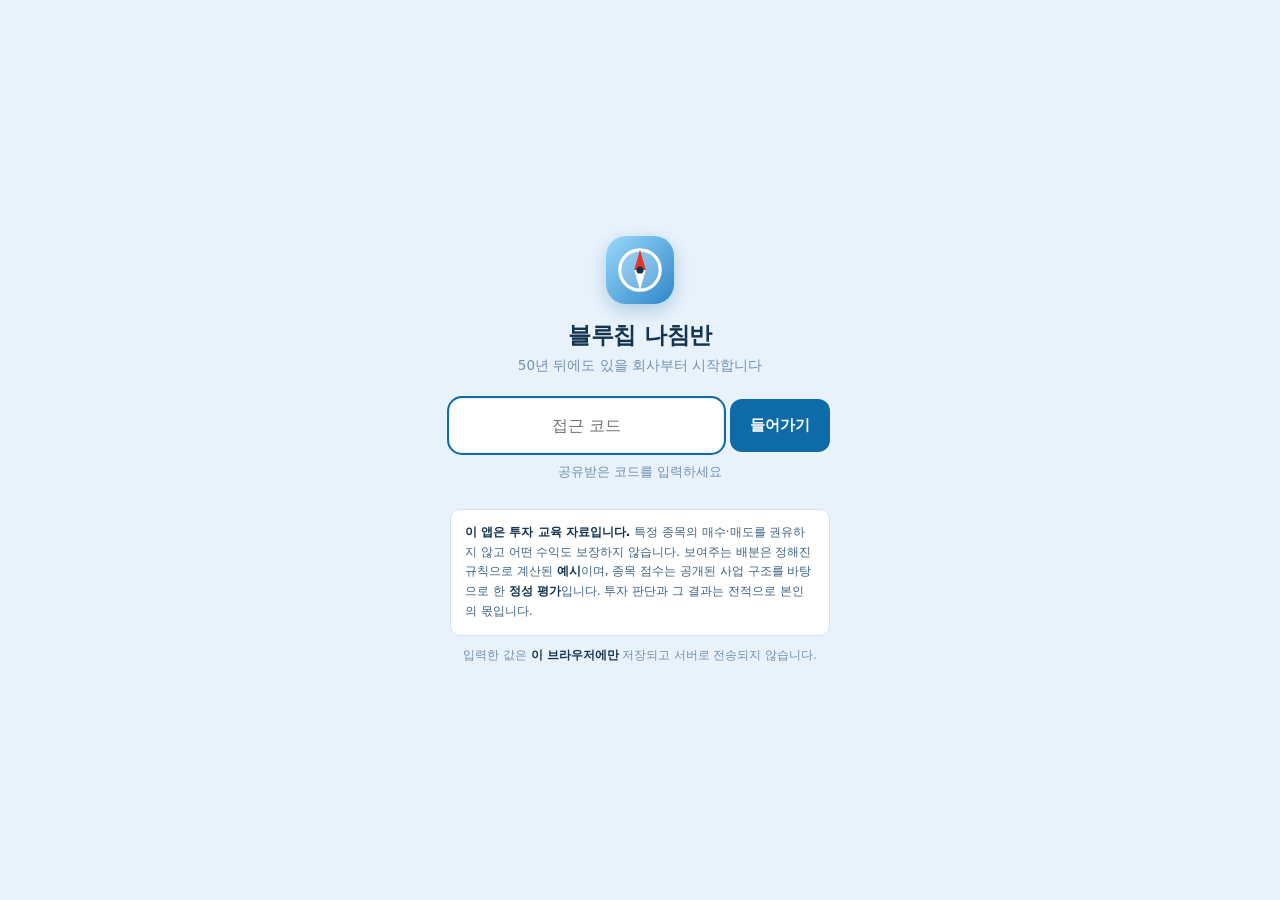
==== index.html @ 7ec0883a "첫 화면을 "뭘 얼마나 사면 되나"로 바꾸고 지인 전용으로 잠근다 읽을 게 너무 많아 보기 힘들다는 피드백. 결론을 맨 앞으로 끌어냈다.  화면 구조 - 탭을 오늘 → 종목 → 시" ====
<!doctype html>
<html lang="ko">
<head>
<meta charset="UTF-8" />
<meta name="viewport" content="width=device-width, initial-scale=1, viewport-fit=cover" />

<!-- 앱 이름은 여기(title / apple-mobile-web-app-title), manifest.json,
     그리고 아래 .gate-name / .brand 세 곳에만 있다. -->
<title>블루칩 나침반</title>
<meta name="description" content="시드를 넣으면 공격적·안정적·방어적 세 가지로 나눠 담을 종목과 금액을 알려주는 초보자용 주식 가이드." />

<!-- 지인끼리만 쓰는 앱이라 검색에 걸리지 않게 한다.
     robots.txt의 Disallow와 짝이다. 둘 다 있어야 한다 —
     robots.txt는 크롤링을, 이 태그는 색인을 막는다. -->
<meta name="robots" content="noindex, nofollow" />

<meta name="theme-color" content="#0e6ba8" />
<meta name="apple-mobile-web-app-capable" content="yes" />
<meta name="apple-mobile-web-app-status-bar-style" content="default" />
<meta name="apple-mobile-web-app-title" content="블루칩 나침반" />
<meta name="mobile-web-app-capable" content="yes" />

<link rel="manifest" href="manifest.json" />
<link rel="icon" href="icon.svg" type="image/svg+xml" />
<link rel="icon" href="icon-192.png" type="image/png" sizes="192x192" />
<link rel="apple-touch-icon" href="icon-180.png" />
<link rel="stylesheet" href="app.css" />
</head>
<body>

<!-- ── 접근 코드 화면 ────────────────────────────────────────────
     보안이 아니라 문패다(config.js 설명 참고). 통과하면 이 브라우저에
     기억해서 다음부터 묻지 않는다.
     고지를 여기에 둔다 — 들어오는 모든 사람이 한 번은 읽고 지나간다. -->
<div id="gate" class="gate" hidden>
  <div class="gate-card">
    <span class="gate-mark" aria-hidden="true">
      <svg viewBox="0 0 64 64" xmlns="http://www.w3.org/2000/svg">
        <defs><linearGradient id="gt-g" x1="0" y1="0" x2="1" y2="1">
          <stop offset="0" stop-color="#9ad8fb"/><stop offset="1" stop-color="#2f86c9"/>
        </linearGradient></defs>
        <rect width="64" height="64" fill="url(#gt-g)"/>
        <circle cx="32" cy="32" r="19.5" fill="#ffffff" opacity=".18"/>
        <circle cx="32" cy="32" r="19" fill="none" stroke="#ffffff" stroke-width="3"/>
        <path d="M32 13 L37.4 32 L26.6 32 Z" fill="#e5342b"/>
        <path d="M32 51 L26.6 32 L37.4 32 Z" fill="#ffffff"/>
        <circle cx="32" cy="32" r="3.4" fill="#13334f"/>
      </svg>
    </span>
    <h1 class="gate-name">블루칩 나침반</h1>
    <p class="gate-sub">50년 뒤에도 있을 회사부터 시작합니다</p>

    <div class="gate-form">
      <input id="gate-input" type="password" inputmode="text" autocomplete="off"
             placeholder="접근 코드" aria-label="접근 코드" />
      <button id="gate-go" type="button">들어가기</button>
    </div>
    <p id="gate-hint" class="gate-hint"></p>
    <p id="gate-err" class="gate-err" hidden>코드가 맞지 않습니다.</p>

    <p class="gate-notice"><b>이 앱은 투자 교육 자료입니다.</b> 특정 종목의 매수·매도를 권유하지 않고 어떤 수익도 보장하지 않습니다. 보여주는 배분은 정해진 규칙으로 계산된 <b>예시</b>이며, 종목 점수는 공개된 사업 구조를 바탕으로 한 <b>정성 평가</b>입니다. 투자 판단과 그 결과는 전적으로 본인의 몫입니다.</p>
    <p class="gate-priv">입력한 값은 <b>이 브라우저에만</b> 저장되고 서버로 전송되지 않습니다.</p>
  </div>
</div>

<div id="app" hidden>

  <!-- ── 상단: 브랜드 + 시장 전환 ───────────────────────────────
       시장 전환은 가장 자주 눌리는 조작이라 항상 화면에 붙어 있게 한다. -->
  <header class="top">
    <div class="brand">
      <span class="brand-mark" aria-hidden="true">
        <svg viewBox="0 0 64 64" xmlns="http://www.w3.org/2000/svg">
          <defs><linearGradient id="bm-g" x1="0" y1="0" x2="1" y2="1">
            <stop offset="0" stop-color="#9ad8fb"/><stop offset="1" stop-color="#2f86c9"/>
          </linearGradient></defs>
          <rect width="64" height="64" fill="url(#bm-g)"/>
          <circle cx="32" cy="32" r="19.5" fill="#ffffff" opacity=".18"/>
          <circle cx="32" cy="32" r="19" fill="none" stroke="#ffffff" stroke-width="3"/>
          <path d="M32 13 L37.4 32 L26.6 32 Z" fill="#e5342b"/>
          <path d="M32 51 L26.6 32 L37.4 32 Z" fill="#ffffff"/>
          <circle cx="32" cy="32" r="3.4" fill="#13334f"/>
        </svg>
      </span>
      <div>
        <h1>블루칩 나침반</h1>
        <p class="brand-sub">50년 뒤에도 있을 회사부터</p>
      </div>
    </div>

    <div class="market-switch" role="tablist" aria-label="시장 선택">
      <button class="ms-btn is-on" data-market="kr" role="tab" aria-selected="true">
        <span class="ms-flag">🇰🇷</span><span class="ms-label">국내</span>
      </button>
      <button class="ms-btn" data-market="us" role="tab" aria-selected="false">
        <span class="ms-flag">🇺🇸</span><span class="ms-label">미장</span>
      </button>
      <span class="ms-thumb" aria-hidden="true"></span>
    </div>
  </header>

  <main id="main">
    <section id="view-today"  class="view is-on"></section>
    <section id="view-picks"  class="view"></section>
    <section id="view-market" class="view"></section>
    <section id="view-learn"  class="view"></section>
  </main>

  <!-- ── 하단 탭 ────────────────────────────────────────────────
       "오늘"이 첫 자리다. 초보자는 공부하다 지쳐 아무것도 못 사거나
       아무거나 사거나 둘 중 하나가 되는데, 이 앱은 전자를 막는 쪽을 택했다.
       공부(배우기)는 맨 뒤에 둔다. -->
  <nav class="tabbar" role="tablist" aria-label="화면 전환">
    <button class="tab is-on" data-view="today" role="tab" aria-selected="true">
      <span class="tab-ico">🗓️</span><span class="tab-txt">오늘</span>
    </button>
    <button class="tab" data-view="picks" role="tab" aria-selected="false">
      <span class="tab-ico">🏛️</span><span class="tab-txt">종목</span>
    </button>
    <button class="tab" data-view="market" role="tab" aria-selected="false">
      <span class="tab-ico">🎛️</span><span class="tab-txt">시장</span>
    </button>
    <button class="tab" data-view="learn" role="tab" aria-selected="false">
      <span class="tab-ico">📚</span><span class="tab-txt">배우기</span>
    </button>
  </nav>

</div>

<!-- 용어 설명 시트: 점선 밑줄을 누르면 아래에서 올라온다. -->
<div id="sheet" class="sheet" hidden>
  <div class="sheet-back" data-close="1"></div>
  <div class="sheet-body" role="dialog" aria-modal="true" aria-labelledby="sheet-title">
    <h3 id="sheet-title"></h3>
    <p id="sheet-text"></p>
    <button class="sheet-close" data-close="1" type="button">닫기</button>
  </div>
</div>

<script src="config.js"></script>
<script src="data.js"></script>
<script src="market.js"></script>
<script src="portfolios.js"></script>
<script src="app.js"></script>
</body>
</html>
---- app.css ----
/* ============================================================================
   app.css — 블루칩 나침반
   ----------------------------------------------------------------------------
   색 원칙: 스카이블루 배경(#e9f2fb) + 딥네이비 글자(#13334f) + 오션블루
   강조(#0e6ba8). 빨강(--up #e5342b)은 나침반 북쪽 바늘과 위성 비중에만 쓴다.
   빨강을 아껴 쓰는 이유: 화면에 빨강이 흔해지면 그게 곧 "지금 뭔가 하라"는
   신호가 된다. 이 앱의 목적은 감정 매매를 줄이는 것이라 손익·등락을
   빨강/초록으로 칠하는 UI는 만들지 않는다(CLAUDE.md).
   시장 전환(국내↔미장)만 강조색을 오션블루↔인디고로 바꿔, 지금 어느 시장을
   보고 있는지 글자를 읽지 않아도 알게 한다.
   ========================================================================== */

:root {
  /* 스카이블루 팔레트.
     배경은 하늘, 글자는 딥네이비, 강조는 오션블루. 나침반 북쪽 바늘만
     상승 빨강(--up)으로 찍어 시선을 한 점에 모은다.
     주의: --up 은 브랜드 색이지 손익 색이 아니다. 수익률·등락을 빨강/초록으로
     칠하는 UI는 만들지 않는다(CLAUDE.md) — 감정 매매를 줄이는 게 이 앱의 목적이다. */
  --bg:        #e9f2fb;
  --card:      #ffffff;
  --line:      #d2e3f3;
  --line-soft: #e6f0fa;
  --ink:       #13334f;
  --ink-mid:   #3f6180;
  --ink-dim:   #7391ae;

  --accent:      #0e6ba8;   /* 시장에 따라 아래에서 덮어쓴다 */
  --accent-soft: #e1eef9;
  --accent-ink:  #0e6ba8;

  --up:    #e5342b;   /* 주식 상승의 빨강 — 나침반 북쪽 바늘, 위성 비중 */
  --sky:   #6fc3f0;
  --amber: #ffc66b;
  --good:  #2f8f6d;
  --warn:  #c8802a;
  --bad:   #b8342c;

  --r:  16px;
  --r-s: 10px;
  --shadow: 0 1px 2px rgba(19,51,79,.06), 0 8px 24px rgba(19,51,79,.06);
  --safe-bottom: env(safe-area-inset-bottom, 0px);
  --safe-top: env(safe-area-inset-top, 0px);
}

body[data-market="us"] {
  --accent:      #3d3f9e;
  --accent-soft: #eaeaf8;
  --accent-ink:  #3d3f9e;
}

* { box-sizing: border-box; -webkit-tap-highlight-color: transparent; }

/* [hidden]의 display:none은 브라우저 기본 스타일이라, 클래스 선택자가
   display를 지정하면 그쪽이 이긴다. 그러면 "숨겼다고 생각한" 전체화면
   오버레이가 투명하게 남아 화면 전체의 클릭을 삼킨다.
   숨김이 항상 이기도록 못 박는다. */
[hidden] { display: none !important; }

html, body {
  margin: 0;
  background: var(--bg);
  color: var(--ink);
  font-family: -apple-system, BlinkMacSystemFont, "Apple SD Gothic Neo", "Pretendard",
               "Noto Sans KR", system-ui, sans-serif;
  /* 초보자 대상이라 기본 글자를 한 단계 크게 잡는다. 16.5px 아래로 내리지 말 것. */
  font-size: 16.5px;
  line-height: 1.62;
  -webkit-text-size-adjust: 100%;
}

#app {
  max-width: 620px;
  margin: 0 auto;
  padding-bottom: calc(78px + var(--safe-bottom));
}

h1, h2, h3, h4 { margin: 0; line-height: 1.35; letter-spacing: -.01em; }
p { margin: 0 0 .7em; }
p:last-child { margin-bottom: 0; }
b, strong { font-weight: 700; color: var(--ink); }
button { font: inherit; color: inherit; cursor: pointer; }
a { color: var(--accent-ink); text-decoration-thickness: 1px; text-underline-offset: 3px; }

/* ── 상단 ───────────────────────────────────────────────────────── */
.top {
  position: sticky; top: 0; z-index: 40;
  padding: calc(10px + var(--safe-top)) 16px 10px;
  background: rgba(233,242,251,.92);
  backdrop-filter: saturate(1.4) blur(12px);
  -webkit-backdrop-filter: saturate(1.4) blur(12px);
  border-bottom: 1px solid var(--line-soft);
}
.brand { display: flex; align-items: center; gap: 10px; margin-bottom: 10px; }
/* 이모지 대신 실제 나침반 SVG를 넣는다 — 앱 아이콘과 화면 상단이 같은
   그림이어야 "설치한 그 앱"으로 읽힌다. */
.brand-mark {
  width: 42px; height: 42px; flex: 0 0 42px;
  display: block; border-radius: 13px; overflow: hidden;
  box-shadow: 0 4px 12px rgba(14,107,168,.28);
}
.brand-mark svg { display: block; width: 100%; height: 100%; }
.brand h1 { font-size: 19px; font-weight: 800; }
.brand-sub { margin: 1px 0 0; font-size: 12.5px; color: var(--ink-dim); }

/* 시장 전환 — 이 사이트에서 가장 자주 눌리는 버튼이라 크고 명확하게. */
.market-switch {
  position: relative;
  display: grid; grid-template-columns: 1fr 1fr;
  background: #d8e8f7; border-radius: 12px; padding: 4px;
}
body[data-market="us"] .market-switch { background: #e2e2f4; }
.ms-btn {
  position: relative; z-index: 2;
  border: 0; background: none;
  padding: 9px 4px; border-radius: 9px;
  font-size: 15px; font-weight: 700; color: var(--ink-dim);
  display: flex; align-items: center; justify-content: center; gap: 7px;
  transition: color .18s;
}
.ms-btn.is-on { color: var(--accent-ink); }
.ms-flag { font-size: 17px; }
.ms-thumb {
  position: absolute; z-index: 1; top: 4px; left: 4px;
  width: calc(50% - 4px); height: calc(100% - 8px);
  background: #fff; border-radius: 9px;
  box-shadow: 0 1px 3px rgba(19,51,79,.14);
  transition: transform .22s cubic-bezier(.34,1.3,.5,1);
}
body[data-market="us"] .ms-thumb { transform: translateX(100%); }

/* ── 뷰 ─────────────────────────────────────────────────────────── */
.view { display: none; padding: 16px 16px 8px; }
.view.is-on { display: block; animation: fade .22s ease; }
@keyframes fade { from { opacity: 0; transform: translateY(5px); } to { opacity: 1; transform: none; } }

.sec { margin-bottom: 26px; }
.sec-head { margin-bottom: 10px; }
.sec-head h2 { font-size: 17.5px; font-weight: 800; display: flex; align-items: center; gap: 7px; }
.sec-head p { margin: 4px 0 0; font-size: 13.5px; color: var(--ink-dim); }

.card {
  background: var(--card); border: 1px solid var(--line);
  border-radius: var(--r); padding: 16px; box-shadow: var(--shadow);
  margin-bottom: 12px;
}
.card:last-child { margin-bottom: 0; }

.note {
  font-size: 13px; color: var(--ink-dim); line-height: 1.6;
  background: var(--accent-soft); border-radius: var(--r-s);
  padding: 11px 13px;
}

/* ── 다이얼(국면 진단) ──────────────────────────────────────────── */
.stale {
  display: flex; gap: 10px; align-items: flex-start;
  padding: 12px 14px; border-radius: var(--r-s); font-size: 13.5px;
  margin-bottom: 12px;
}
.stale.ok    { background: #e3f1fb; color: #0e6ba8; border: 1px solid #c6e2f5; }
.stale.old   { background: #fff4e6; color: #8a5a12; border: 1px solid #f2ddb8; }
.stale.stale-bad { background: #fdecec; color: #9c3733; border: 1px solid #f3cfcd; }
.stale b { color: inherit; }

.dial { border-bottom: 1px solid var(--line-soft); padding: 14px 0; }
.dial:first-child { padding-top: 2px; }
.dial:last-child { border-bottom: 0; padding-bottom: 2px; }
.dial-q { font-size: 15.5px; font-weight: 800; display: flex; gap: 8px; align-items: baseline; }
.dial-why { margin: 3px 0 9px; font-size: 13px; color: var(--ink-dim); }
.dial-opts { display: grid; grid-template-columns: repeat(3, 1fr); gap: 6px; }
.dial-opt {
  border: 1.5px solid var(--line); background: #fff; border-radius: 11px;
  padding: 9px 6px; text-align: center; line-height: 1.3;
  transition: border-color .15s, background .15s;
}
.dial-opt .o-l { display: block; font-size: 13.5px; font-weight: 700; }
.dial-opt .o-h { display: block; font-size: 11px; color: var(--ink-dim); margin-top: 3px; }
.dial-opt.is-on { border-color: var(--accent); background: var(--accent-soft); }
.dial-opt.is-on .o-l { color: var(--accent-ink); }
.dial-where { margin-top: 8px; font-size: 12.5px; }
.dial-where a { margin-right: 12px; white-space: nowrap; }

/* ── 국면 결과 ──────────────────────────────────────────────────── */
.regime {
  background: linear-gradient(140deg, var(--accent), color-mix(in srgb, var(--accent) 72%, #000));
  color: #fff; border-radius: var(--r); padding: 18px; box-shadow: var(--shadow);
}
.regime-eyebrow { font-size: 12px; opacity: .8; letter-spacing: .04em; }
.regime-name { font-size: 24px; font-weight: 800; margin: 3px 0 2px; }
.regime-full { font-size: 13.5px; opacity: .9; }
.regime-tilt {
  margin-top: 13px; font-size: 13px;
  background: rgba(255,255,255,.16); border-radius: 10px; padding: 9px 12px;
}
.regime-tilt b { color: #fff; }

.read-item { display: flex; gap: 11px; padding: 11px 0; border-bottom: 1px solid var(--line-soft); }
.read-item:last-child { border-bottom: 0; }
.read-ico { font-size: 18px; flex: 0 0 22px; }
.read-choice { font-size: 12.5px; color: var(--accent-ink); font-weight: 700; }
.read-text { font-size: 14px; margin-top: 2px; color: var(--ink-mid); }
.read-text b { color: var(--ink); }

.act { display: flex; gap: 11px; padding: 12px 0; border-bottom: 1px solid var(--line-soft); }
.act:last-child { border-bottom: 0; }
.act-ico {
  flex: 0 0 34px; height: 34px; border-radius: 10px; background: var(--accent-soft);
  display: grid; place-items: center; font-size: 17px;
}
.act-t { font-size: 14.5px; font-weight: 700; }
.act-d { font-size: 13.5px; color: var(--ink-mid); margin-top: 2px; }

/* ── 오늘(홈) ───────────────────────────────────────────────────
   이 앱에서 가장 먼저, 가장 자주 보는 화면이다. 정보 밀도를 일부러 낮춘다 —
   "뭘 얼마나 사면 되나"가 스크롤 없이 눈에 들어와야 한다. */

.todaybar {
  display: flex; align-items: center; gap: 10px;
  margin-bottom: 10px;
}
.todaybar-d { font-size: 15.5px; font-weight: 800; }
.todaybar-r {
  margin-left: auto; font-size: 12.5px; font-weight: 700;
  background: var(--accent-soft); color: var(--accent-ink);
  border-radius: 999px; padding: 5px 12px; white-space: nowrap;
}

/* 시장을 며칠째 안 봤는지 — 이 앱에서 "오늘 기준"을 지탱하는 유일한 근거라
   눈에 띄게 두고, 오래되면 누를 수 있는 버튼으로 바꾼다. */
.freshcta {
  display: block; width: 100%; text-align: left;
  border: 1px solid #f2ddb8; background: #fff4e6; color: #8a5a12;
  border-radius: var(--r-s); padding: 12px 14px; font-size: 13.5px; line-height: 1.55;
  margin-bottom: 14px;
}
.freshok {
  font-size: 12.5px; color: var(--ink-dim); margin-bottom: 14px;
}

.step { margin-bottom: 22px; }
.step-h {
  display: flex; align-items: center; gap: 9px;
  font-size: 16.5px; font-weight: 800; margin-bottom: 10px;
}
.step-n {
  flex: 0 0 24px; height: 24px; border-radius: 50%;
  background: var(--accent); color: #fff;
  font-size: 13px; font-weight: 800;
  display: grid; place-items: center;
}
.stepnote { font-size: 12.5px; color: var(--ink-dim); margin-top: 9px; line-height: 1.6; }

/* 시드 입력 */
.seedrow {
  display: flex; align-items: baseline; gap: 8px;
  background: var(--card); border: 1px solid var(--line); border-radius: var(--r);
  padding: 12px 16px; box-shadow: var(--shadow);
}
.seedrow input {
  flex: 1; min-width: 0; border: 0; background: none; padding: 0;
  font: inherit; font-size: 26px; font-weight: 800; color: var(--accent-ink);
  font-variant-numeric: tabular-nums; -moz-appearance: textfield;
}
.seedrow input::-webkit-outer-spin-button,
.seedrow input::-webkit-inner-spin-button { -webkit-appearance: none; margin: 0; }
.seedunit { font-size: 15px; font-weight: 700; color: var(--ink-dim); }
.seedchips { display: flex; gap: 6px; margin-top: 8px; flex-wrap: wrap; }
.seedchip {
  border: 1.5px solid var(--line); background: var(--card); border-radius: 999px;
  padding: 6px 13px; font-size: 13px; font-weight: 700; color: var(--ink-mid);
}
.seedchip.is-on { border-color: var(--accent); background: var(--accent-soft); color: var(--accent-ink); }
.seedfx { font-size: 12.5px; color: var(--ink-dim); margin-top: 9px; }
.seedfx input {
  width: 78px; padding: 4px 7px; border: 1px solid var(--line);
  border-radius: 7px; font: inherit; font-size: 13px; background: var(--card); color: var(--ink);
}

/* 성향 3택 */
.styles { display: grid; grid-template-columns: repeat(3, 1fr); gap: 7px; }
.stylebtn {
  border: 1.5px solid var(--line); background: var(--card); border-radius: 13px;
  padding: 12px 6px; display: grid; gap: 2px; justify-items: center;
}
.style-i { font-size: 21px; line-height: 1.1; }
.style-l { font-size: 14px; font-weight: 800; }
.style-m { font-size: 10.5px; color: var(--ink-dim); line-height: 1.3; text-align: center; }
.stylebtn.is-on { border-color: var(--accent); background: var(--accent-soft); }
.stylebtn.is-on .style-l { color: var(--accent-ink); }
.stylecard {
  margin-top: 10px; font-size: 14px; color: var(--ink-mid); line-height: 1.6;
  background: var(--card); border: 1px solid var(--line);
  border-radius: var(--r-s); padding: 12px 14px;
}
.stylecard-who { font-size: 12.5px; color: var(--ink-dim); }

/* 국면 때문에 비중이 움직였다는 설명 */
.tiltnote {
  font-size: 13px; color: var(--accent-ink); background: var(--accent-soft);
  border-radius: var(--r-s); padding: 11px 13px; margin-bottom: 10px; line-height: 1.6;
}
.tiltwarn {
  font-size: 13px; color: #9a3a31; background: #fdf1ef; border: 1px solid #f6d5d0;
  border-radius: var(--r-s); padding: 11px 13px; margin-bottom: 10px; line-height: 1.6;
}

/* 제안 목록 — 이 앱의 결론이 놓이는 자리 */
.alloc {
  background: var(--card); border: 1px solid var(--line);
  border-radius: var(--r); box-shadow: var(--shadow); overflow: hidden;
}
.alrow { display: flex; gap: 12px; padding: 13px 15px; border-bottom: 1px solid var(--line-soft); }
.alrow:last-child { border-bottom: 0; }
.alrow.is-cash { background: var(--line-soft); }
.al-w {
  flex: 0 0 46px; text-align: right;
  font-size: 21px; font-weight: 800; color: var(--accent-ink);
  font-variant-numeric: tabular-nums; line-height: 1.2;
}
.al-w small { font-size: 11px; font-weight: 700; margin-left: 1px; }
.alrow.is-cash .al-w { color: var(--ink-dim); }
.al-body { flex: 1; min-width: 0; }
.al-top { display: flex; align-items: baseline; gap: 7px; flex-wrap: wrap; }
.al-n { font-size: 15px; font-weight: 800; }
.al-t, .al-k {
  font-size: 10.5px; font-weight: 700; border-radius: 5px; padding: 2px 6px;
  background: var(--line-soft); color: var(--ink-dim);
}
.al-amt {
  font-size: 14.5px; font-weight: 700; color: var(--ink-mid); margin-top: 2px;
  font-variant-numeric: tabular-nums;
}
.al-why { font-size: 12.5px; color: var(--ink-dim); margin-top: 3px; line-height: 1.55; }

.splitbuy {
  margin-top: 12px; font-size: 13.5px; line-height: 1.65;
  background: #fff8ec; border: 1px solid #f3e0bd; color: #6f5019;
  border-radius: var(--r-s); padding: 12px 14px;
}
.splitbuy-why { display: block; font-size: 12.5px; opacity: .85; margin-top: 4px; }

/* 오늘의 점검 — 날짜에서 나오므로 진짜로 매일 바뀐다.
   시장 데이터인 척하지 않고 "오늘 해볼 행동" 하나만 준다. */
.daily {
  background: var(--card); border: 1px solid var(--line); border-radius: var(--r);
  padding: 15px 16px; box-shadow: var(--shadow); margin-bottom: 8px;
}
.daily-h { font-size: 12px; font-weight: 800; color: var(--ink-dim); letter-spacing: .03em; }
.daily-t { font-size: 15px; font-weight: 800; margin-top: 6px; line-height: 1.5; }
.daily-d { font-size: 13.5px; color: var(--ink-mid); margin-top: 5px; line-height: 1.6; }

/* ── 종목 카드 ──────────────────────────────────────────────────── */
.filters { display: flex; gap: 6px; overflow-x: auto; padding-bottom: 4px; margin-bottom: 12px; }
.filters::-webkit-scrollbar { display: none; }
.chip {
  border: 1.5px solid var(--line); background: #fff; border-radius: 999px;
  padding: 7px 14px; font-size: 13.5px; font-weight: 700; white-space: nowrap;
  color: var(--ink-mid);
}
.chip.is-on { border-color: var(--accent); background: var(--accent-soft); color: var(--accent-ink); }

.stock { padding: 0; overflow: hidden; }

/* 카드 전체가 버튼이다 — 초보자에게 "더보기" 링크를 찾게 하지 않는다. */
.stock-head {
  display: flex; align-items: flex-start; gap: 12px;
  width: 100%; text-align: left; border: 0; background: none;
  padding: 14px 15px;
}
.grade {
  flex: 0 0 46px; text-align: center;
  border-radius: 11px; padding: 6px 0; color: #fff;
  background: linear-gradient(140deg, var(--accent), color-mix(in srgb, var(--accent) 70%, #000));
}
.grade b { display: block; font-size: 18px; font-weight: 800; line-height: 1; }
.grade small { display: block; font-size: 10.5px; opacity: .9; margin-top: 2px; }
.stock-id { flex: 1; min-width: 0; }
.stock-name { display: block; font-size: 16.5px; font-weight: 800; }
.stock-meta { display: block; font-size: 12px; color: var(--ink-dim); margin-top: 1px; }
.stock-one { display: block; font-size: 13.5px; color: var(--ink-mid); margin-top: 6px; line-height: 1.55; }
.stock-caret {
  flex: 0 0 16px; color: var(--ink-dim); font-size: 13px;
  transition: transform .18s;
}
.stock.is-open .stock-caret { transform: rotate(180deg); }
.tagpill {
  display: inline-block; font-size: 11px; font-weight: 700; padding: 2px 8px;
  border-radius: 999px; margin-left: 6px; vertical-align: 2px;
}
.tagpill.core { background: #e1eef9; color: #0e6ba8; }
.tagpill.income { background: #fdf0e2; color: #96601c; }
.tagpill.satellite { background: #fdeae7; color: #b8342c; }

.bars { display: grid; gap: 6px; margin-bottom: 4px; }
.bar { display: flex; align-items: center; gap: 8px; font-size: 12px; }
.bar-l { flex: 0 0 82px; color: var(--ink-dim); }
.bar-t { flex: 1; height: 7px; background: var(--line-soft); border-radius: 4px; overflow: hidden; }
.bar-f { height: 100%; border-radius: 4px; background: linear-gradient(90deg, var(--accent), color-mix(in srgb, var(--accent) 45%, var(--sky))); }
.bar-v { flex: 0 0 22px; text-align: right; color: var(--ink-dim); font-variant-numeric: tabular-nums; }

.stock-body { padding: 0 16px 16px; display: none; }
.stock.is-open .stock-body { display: block; }
.sb-h { font-size: 13px; font-weight: 800; color: var(--ink-dim); margin: 14px 0 5px; letter-spacing: .02em; }
.sb-list { margin: 0; padding-left: 18px; font-size: 14px; color: var(--ink-mid); }
.sb-list li { margin-bottom: 4px; }
.sb-risk { background: #fdf1ef; border: 1px solid #f6d5d0; border-radius: var(--r-s);
  padding: 11px 13px; font-size: 13.5px; color: #9a3a31; }
.sb-beg { background: #fff8ec; border: 1px solid #f3e0bd; border-radius: var(--r-s);
  padding: 11px 13px; font-size: 13.5px; color: #6f5019; }
.sb-check { display: flex; flex-wrap: wrap; gap: 6px; }
.sb-check span { font-size: 12px; background: var(--accent-soft); color: var(--accent-ink);
  border-radius: 7px; padding: 5px 9px; font-weight: 600; }

/* ── ETF / 테마 / 실수 / 로드맵 ─────────────────────────────────── */
.etf { display: flex; gap: 12px; padding: 13px 0; border-bottom: 1px solid var(--line-soft); }
.etf:last-child { border-bottom: 0; }
.etf-kind { flex: 0 0 76px; font-size: 11.5px; font-weight: 700; color: var(--accent-ink);
  background: var(--accent-soft); border-radius: 8px; padding: 5px 4px; text-align: center; height: fit-content; }
.etf-n { font-size: 14.5px; font-weight: 800; }
.etf-o { font-size: 13.5px; color: var(--ink-mid); margin-top: 1px; }
.etf-note { font-size: 13px; color: var(--ink-dim); margin-top: 4px; }

.theme-h { display: flex; align-items: center; gap: 8px; font-size: 15.5px; font-weight: 800; }
.theme-b { font-size: 14px; color: var(--ink-mid); margin-top: 6px; }
.theme-blue { font-size: 13.5px; margin-top: 8px; background: var(--accent-soft);
  border-radius: var(--r-s); padding: 10px 12px; color: var(--ink-mid); }
.theme-c { font-size: 13px; color: var(--warn); margin-top: 7px; }

.mis-h { display: flex; align-items: center; gap: 8px; font-size: 15px; font-weight: 800; }
.mis-b { font-size: 13.5px; color: var(--ink-mid); margin-top: 4px; }
.mis-f { font-size: 13.5px; margin-top: 7px; padding-left: 11px; border-left: 3px solid var(--good); color: var(--ink-mid); }

.road { display: flex; gap: 12px; padding: 14px 0; border-bottom: 1px solid var(--line-soft); }
.road:last-child { border-bottom: 0; }
/* "2~4주차"처럼 긴 라벨이 두 줄로 깨지지 않도록 폭을 잡고 줄바꿈을 막는다. */
.road-w { flex: 0 0 66px; font-size: 12px; font-weight: 800; color: #fff; height: fit-content;
  background: var(--accent); border-radius: 8px; padding: 5px 4px; text-align: center;
  white-space: nowrap; }
.road-t { font-size: 15px; font-weight: 800; }
.road-l { margin: 6px 0 0; padding-left: 18px; font-size: 13.5px; color: var(--ink-mid); }
.road-y { font-size: 13px; color: var(--ink-dim); margin-top: 7px; }

.newsq { padding: 13px 0; border-bottom: 1px solid var(--line-soft); }
.newsq:last-child { border-bottom: 0; }
.newsq-q { font-size: 14.5px; font-weight: 800; }
.newsq-a { font-size: 13.5px; margin-top: 6px; padding-left: 11px; border-left: 3px solid var(--line); color: var(--ink-mid); }
.newsq-a.y { border-color: var(--up); }
.newsq-a.n { border-color: var(--good); }

.tax-row { padding: 11px 0; border-bottom: 1px solid var(--line-soft); }
.tax-row:last-child { border-bottom: 0; }
.tax-t { font-size: 14.5px; font-weight: 800; }
.tax-d { font-size: 13.5px; color: var(--ink-mid); margin-top: 2px; }

.src { display: flex; gap: 10px; padding: 10px 0; border-bottom: 1px solid var(--line-soft); font-size: 13.5px; }
.src:last-child { border-bottom: 0; }
.src-w { color: var(--ink-dim); font-size: 12.5px; }

/* 용어 — 점선 밑줄 */
.term {
  border: 0; background: none; padding: 0; font: inherit; color: inherit;
  border-bottom: 1.5px dotted var(--accent); font-weight: 700;
}

/* ── 하단 탭 ────────────────────────────────────────────────────── */
.tabbar {
  position: fixed; left: 0; right: 0; bottom: 0; z-index: 50;
  display: grid; grid-template-columns: repeat(4, 1fr);
  max-width: 620px; margin: 0 auto;
  background: rgba(255,255,255,.94);
  backdrop-filter: blur(12px); -webkit-backdrop-filter: blur(12px);
  border-top: 1px solid var(--line);
  padding-bottom: var(--safe-bottom);
}
.tab { border: 0; background: none; padding: 9px 2px 8px; color: var(--ink-dim); }
.tab-ico { display: block; font-size: 20px; line-height: 1.2; filter: grayscale(1); opacity: .55; transition: all .16s; }
.tab-txt { display: block; font-size: 11.5px; font-weight: 700; margin-top: 2px; }
.tab.is-on { color: var(--accent-ink); }
.tab.is-on .tab-ico { filter: none; opacity: 1; transform: translateY(-1px); }

/* ── 용어 시트 ──────────────────────────────────────────────────── */
.sheet { position: fixed; inset: 0; z-index: 90; }
.sheet-back { position: absolute; inset: 0; background: rgba(19,51,79,.42); }
.sheet-body {
  position: absolute; left: 0; right: 0; bottom: 0;
  max-width: 620px; margin: 0 auto;
  background: #fff; border-radius: 20px 20px 0 0;
  padding: 22px 20px calc(22px + var(--safe-bottom));
  animation: up .24s cubic-bezier(.3,1,.5,1);
}
@keyframes up { from { transform: translateY(100%); } to { transform: none; } }
.sheet-body h3 { font-size: 18px; font-weight: 800; margin-bottom: 8px; }
.sheet-body p { font-size: 14.5px; color: var(--ink-mid); }
.sheet-close {
  margin-top: 16px; width: 100%; border: 0; border-radius: 12px;
  background: var(--accent); color: #fff; padding: 13px; font-size: 15px; font-weight: 700;
}

/* 본문 안의 큰 버튼. 모달 닫기(.sheet-close)와는 별도 클래스를 쓴다 —
   같은 모양이라고 클래스를 공유하면 나중에 "닫기 버튼"을 고칠 때
   본문 CTA까지 같이 바뀐다. */
.btn {
  width: 100%; border: 0; border-radius: 12px;
  background: var(--accent); color: #fff;
  padding: 14px; font-size: 15.5px; font-weight: 700;
}
.btn.danger { background: #9a3a31; }

.foot { font-size: 12px; color: var(--ink-dim); line-height: 1.65; padding: 18px 2px 6px; }
.foot b { color: var(--ink-mid); }

/* ── 접근 코드 화면 ─────────────────────────────────────────────
   보안이 아니라 문패다(config.js 참고). 들어오는 모든 사람이 고지를
   한 번은 읽고 지나가도록 여기에 같이 둔다. */
.gate {
  position: fixed; inset: 0; z-index: 100;
  display: grid; place-items: center;
  padding: 24px 20px calc(24px + var(--safe-bottom));
  background: var(--bg);
  overflow-y: auto;
}
.gate-card { width: 100%; max-width: 380px; text-align: center; }
.gate-mark {
  display: block; width: 68px; height: 68px; margin: 0 auto 16px;
  border-radius: 20px; overflow: hidden;
  box-shadow: 0 6px 18px rgba(14,107,168,.28);
}
.gate-mark svg { display: block; width: 100%; height: 100%; }
.gate-name { font-size: 23px; font-weight: 800; }
.gate-sub { font-size: 13.5px; color: var(--ink-dim); margin: 4px 0 22px; }
.gate-form { display: flex; gap: 7px; }
.gate-form input {
  flex: 1; min-width: 0; font: inherit; font-size: 16px;
  border: 1.5px solid var(--line); border-radius: 12px;
  padding: 13px 15px; background: var(--card); color: var(--ink);
  text-align: center;
}
.gate-form input:focus { outline: 2px solid var(--accent); outline-offset: 1px; border-color: transparent; }
.gate-form button {
  border: 0; border-radius: 12px; background: var(--accent); color: #fff;
  padding: 13px 20px; font-size: 15px; font-weight: 700; white-space: nowrap;
}
.gate-hint { font-size: 12.5px; color: var(--ink-dim); margin: 10px 0 0; }
.gate-err { font-size: 13px; color: #9a3a31; font-weight: 700; margin: 8px 0 0; }
.gate-notice {
  font-size: 12px; color: var(--ink-mid); line-height: 1.65; text-align: left;
  background: var(--card); border: 1px solid var(--line); border-radius: var(--r-s);
  padding: 13px 14px; margin: 26px 0 0;
}
.gate-priv { font-size: 11.5px; color: var(--ink-dim); margin: 10px 0 0; }

/* 배우기 탭의 초기화 카드에서 쓴다 */
.slot-d { font-size: 13.5px; color: var(--ink-mid); line-height: 1.6; }

@media (max-width: 360px) {
  .dial-opts { grid-template-columns: 1fr; }
  .bar-l { flex: 0 0 70px; }
  .al-w { flex: 0 0 40px; font-size: 19px; }
  .style-m { font-size: 10px; }
}
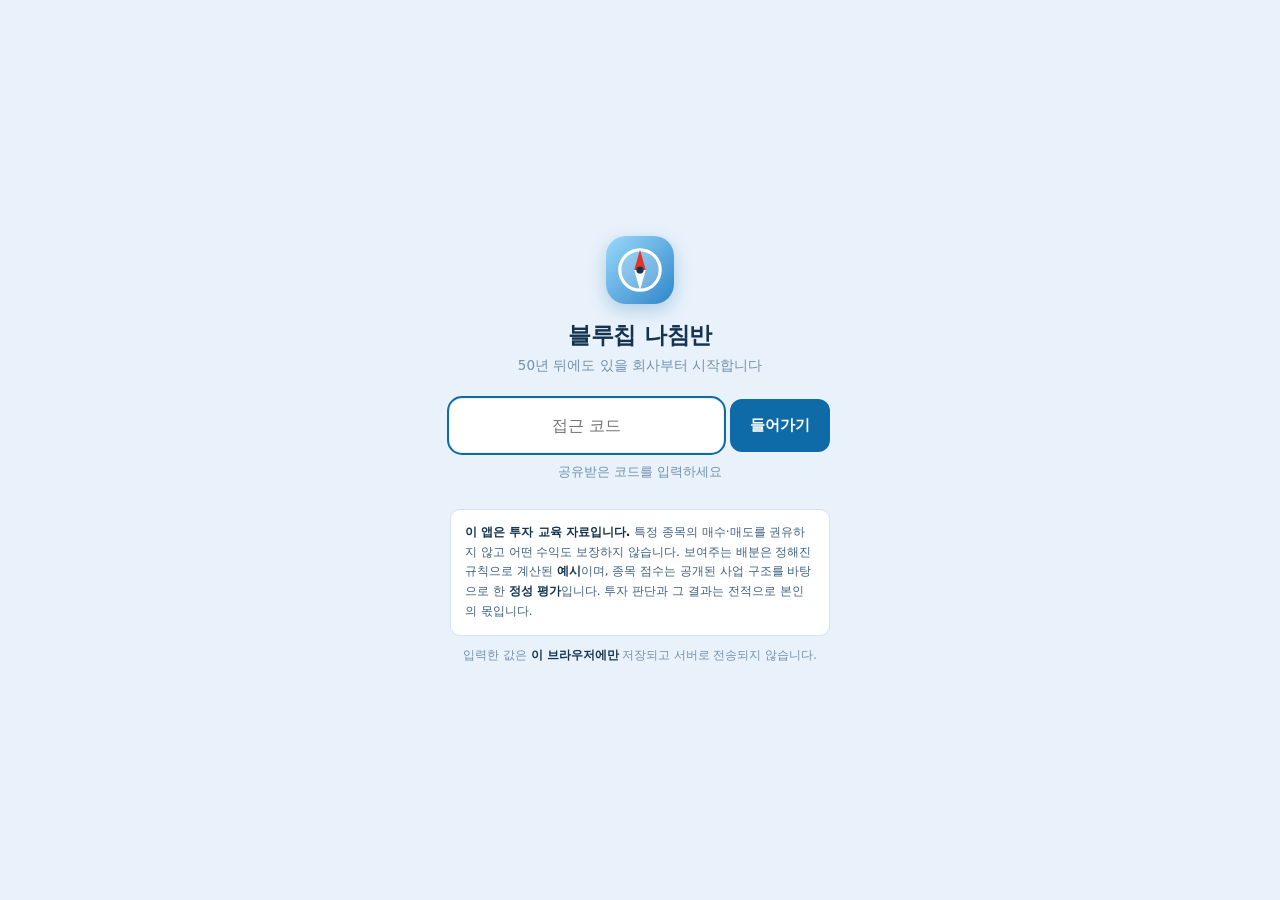
==== commit e4b6a344: "홈에 시장 요약과 내 투자 현황을, 새 탭에 보유 종목 판단을 넣는다 탭을 5개로 재편: 홈 → 내 주식 → 제안 → 시장 → 자료. 홈은 두 가지에만 답한다 — 지금 시장이 어떤" ====
--- a/index.html
+++ b/index.html
@@ -100,31 +100,34 @@
   </header>
 
   <main id="main">
-    <section id="view-today"  class="view is-on"></section>
-    <section id="view-picks"  class="view"></section>
+    <section id="view-home"   class="view is-on"></section>
+    <section id="view-my"     class="view"></section>
+    <section id="view-plan"   class="view"></section>
     <section id="view-market" class="view"></section>
     <section id="view-learn"  class="view"></section>
   </main>
 
   <!-- ── 하단 탭 ────────────────────────────────────────────────
-       "오늘"이 첫 자리다. 초보자는 공부하다 지쳐 아무것도 못 사거나
-       아무거나 사거나 둘 중 하나가 되는데, 이 앱은 전자를 막는 쪽을 택했다.
-       공부(배우기)는 맨 뒤에 둔다. -->
+       홈이 첫 자리다: "지금 시장이 어떤가 + 내 돈이 지금 어떤가".
+       그 다음이 내 주식(팔까/둘까/더 살까), 그 다음이 제안(새로 넣을 돈).
+       공부(자료)는 맨 뒤에 둔다. -->
   <nav class="tabbar" role="tablist" aria-label="화면 전환">
-    <button class="tab is-on" data-view="today" role="tab" aria-selected="true">
-      <span class="tab-ico">🗓️</span><span class="tab-txt">오늘</span>
+    <button class="tab is-on" data-view="home" role="tab" aria-selected="true">
+      <span class="tab-ico">🏠</span><span class="tab-txt">홈</span>
     </button>
-    <button class="tab" data-view="picks" role="tab" aria-selected="false">
-      <span class="tab-ico">🏛️</span><span class="tab-txt">종목</span>
+    <button class="tab" data-view="my" role="tab" aria-selected="false">
+      <span class="tab-ico">💼</span><span class="tab-txt">내 주식</span>
+    </button>
+    <button class="tab" data-view="plan" role="tab" aria-selected="false">
+      <span class="tab-ico">🎯</span><span class="tab-txt">제안</span>
     </button>
     <button class="tab" data-view="market" role="tab" aria-selected="false">
       <span class="tab-ico">🎛️</span><span class="tab-txt">시장</span>
     </button>
     <button class="tab" data-view="learn" role="tab" aria-selected="false">
-      <span class="tab-ico">📚</span><span class="tab-txt">배우기</span>
+      <span class="tab-ico">📚</span><span class="tab-txt">자료</span>
     </button>
   </nav>
-
 </div>
 
 <!-- 용어 설명 시트: 점선 밑줄을 누르면 아래에서 올라온다. -->
@@ -141,6 +144,7 @@
 <script src="data.js"></script>
 <script src="market.js"></script>
 <script src="portfolios.js"></script>
+<script src="holdings.js"></script>
 <script src="app.js"></script>
 </body>
 </html>
--- a/app.css
+++ b/app.css
@@ -465,7 +465,7 @@
 /* ── 하단 탭 ────────────────────────────────────────────────────── */
 .tabbar {
   position: fixed; left: 0; right: 0; bottom: 0; z-index: 50;
-  display: grid; grid-template-columns: repeat(4, 1fr);
+  display: grid; grid-template-columns: repeat(5, 1fr);
   max-width: 620px; margin: 0 auto;
   background: rgba(255,255,255,.94);
   backdrop-filter: blur(12px); -webkit-backdrop-filter: blur(12px);
@@ -473,8 +473,8 @@
   padding-bottom: var(--safe-bottom);
 }
 .tab { border: 0; background: none; padding: 9px 2px 8px; color: var(--ink-dim); }
-.tab-ico { display: block; font-size: 20px; line-height: 1.2; filter: grayscale(1); opacity: .55; transition: all .16s; }
-.tab-txt { display: block; font-size: 11.5px; font-weight: 700; margin-top: 2px; }
+.tab-ico { display: block; font-size: 19px; line-height: 1.2; filter: grayscale(1); opacity: .55; transition: all .16s; }
+.tab-txt { display: block; font-size: 11px; font-weight: 700; margin-top: 2px; white-space: nowrap; }
 .tab.is-on { color: var(--accent-ink); }
 .tab.is-on .tab-ico { filter: none; opacity: 1; transform: translateY(-1px); }
 
@@ -552,9 +552,170 @@
 /* 배우기 탭의 초기화 카드에서 쓴다 */
 .slot-d { font-size: 13.5px; color: var(--ink-mid); line-height: 1.6; }
 
+/* ── 홈: 시장 지수 + 등락 요인 ─────────────────────────────────
+   지수 "수치"는 담지 않는다(넣는 순간 낡는다). 확인 링크만 주고,
+   왜 오르고 왜 내리는지는 사용자가 맞춘 다이얼에서 도출해 보여준다. */
+.idxrow { display: flex; gap: 7px; flex-wrap: wrap; }
+.idxchip {
+  flex: 1; min-width: 92px; text-align: center; text-decoration: none;
+  background: var(--accent-soft); color: var(--accent-ink);
+  border-radius: var(--r-s); padding: 11px 8px;
+  font-size: 14px; font-weight: 800;
+}
+.idxchip span { font-weight: 500; opacity: .6; font-size: 12px; }
+.idxnote { font-size: 12px; color: var(--ink-dim); margin-top: 10px; line-height: 1.55; }
+
+.forces { display: grid; grid-template-columns: 1fr 1fr; gap: 9px; margin-top: 12px; }
+.fcol {
+  background: var(--card); border: 1px solid var(--line);
+  border-radius: var(--r); padding: 12px 13px; box-shadow: var(--shadow);
+}
+.fcol-h { font-size: 12.5px; font-weight: 800; margin-bottom: 8px; }
+.fcol.up   { border-top: 3px solid var(--up); }
+.fcol.down { border-top: 3px solid var(--accent); }
+.fcol.up   .fcol-h { color: var(--up); }
+.fcol.down .fcol-h { color: var(--accent-ink); }
+.fitem {
+  font-size: 12.5px; color: var(--ink-mid); line-height: 1.55;
+  padding: 6px 0; border-top: 1px solid var(--line-soft);
+}
+.fcol .fitem:first-of-type { border-top: 0; padding-top: 0; }
+.fitem.none { color: var(--ink-dim); }
+
+/* ── 내 투자 현황 요약 ───────────────────────────────────────── */
+.emptycard {
+  display: flex; gap: 13px; align-items: flex-start; text-align: left; width: 100%;
+  background: var(--card); border: 1.5px dashed var(--line);
+  border-radius: var(--r); padding: 16px;
+}
+.empty-i {
+  flex: 0 0 38px; height: 38px; border-radius: 11px;
+  background: var(--accent-soft); color: var(--accent-ink);
+  display: grid; place-items: center; font-size: 22px; font-weight: 700;
+}
+.empty-t { font-size: 15px; font-weight: 800; }
+.empty-d { font-size: 13px; color: var(--ink-mid); margin-top: 4px; line-height: 1.6; }
+
+.sum { padding: 16px; }
+.sum-top { display: flex; align-items: baseline; gap: 10px; }
+.sum-l { font-size: 12.5px; color: var(--ink-dim); }
+.sum-v {
+  margin-left: auto; font-size: 23px; font-weight: 800;
+  font-variant-numeric: tabular-nums;
+}
+.sum-grid {
+  display: grid; grid-template-columns: repeat(3, 1fr); gap: 8px;
+  margin-top: 13px; padding-top: 13px; border-top: 1px solid var(--line-soft);
+}
+.sum-grid span { display: block; font-size: 11.5px; color: var(--ink-dim); }
+.sum-grid b { display: block; font-size: 15px; margin-top: 2px; font-variant-numeric: tabular-nums; }
+.sum-cash { font-size: 12.5px; color: var(--ink-mid); margin-top: 12px; }
+.sum-cash span { color: var(--ink-dim); }
+
+/* 손익 색. 한국 관행대로 상승은 빨강, 하락은 파랑.
+   단 "텍스트 색까지만" 쓴다 — 배경·큰 강조·애니메이션은 쓰지 않는다.
+   화면이 등락에 반응하기 시작하면 감정 매매를 줄인다는 목적과 충돌한다. */
+.pl-up   { color: var(--up); }
+.pl-dn   { color: var(--accent-ink); }
+.pl-flat { color: var(--ink-mid); }
+
+.minilist {
+  margin-top: 10px; background: var(--card); border: 1px solid var(--line);
+  border-radius: var(--r); overflow: hidden; box-shadow: var(--shadow);
+}
+.mini {
+  display: flex; align-items: center; gap: 9px;
+  padding: 10px 14px; font-size: 13.5px;
+  border-bottom: 1px solid var(--line-soft);
+}
+.mini:last-child { border-bottom: 0; }
+.mini-m { flex: 0 0 16px; font-size: 12px; }
+.mini-n { flex: 1; min-width: 0; font-weight: 700; overflow: hidden; text-overflow: ellipsis; white-space: nowrap; }
+.mini-w { color: var(--ink-dim); font-variant-numeric: tabular-nums; }
+.mini-r { font-weight: 700; min-width: 56px; text-align: right; font-variant-numeric: tabular-nums; }
+.mini.more { color: var(--ink-dim); font-size: 12.5px; justify-content: center; }
+
+/* ── 내 주식: 입력 + 판단 ────────────────────────────────────── */
+.addform input, .cashcard input {
+  font: inherit; font-size: 15px; border: 1.5px solid var(--line);
+  border-radius: 10px; padding: 11px 13px; background: var(--card); color: var(--ink);
+  width: 100%; -moz-appearance: textfield;
+}
+.addform input::-webkit-outer-spin-button, .addform input::-webkit-inner-spin-button,
+.cashcard input::-webkit-outer-spin-button, .cashcard input::-webkit-inner-spin-button {
+  -webkit-appearance: none; margin: 0;
+}
+.addform input:focus, .cashcard input:focus { outline: 2px solid var(--accent); outline-offset: 1px; border-color: transparent; }
+.addrow { display: grid; grid-template-columns: 1fr 1fr; gap: 8px; margin-top: 8px; }
+.addrow label, .cashcard label { display: block; font-size: 12px; color: var(--ink-dim); font-weight: 700; }
+.addrow label input { margin-top: 4px; }
+.addform .btn { margin-top: 10px; }
+.addnote { font-size: 12px; color: var(--ink-dim); margin-top: 9px; line-height: 1.55; }
+.cashcard label { display: flex; align-items: center; gap: 9px; }
+.cashcard label input { flex: 1; margin: 0; }
+.cashcard label span { font-size: 13px; color: var(--ink-dim); font-weight: 700; }
+
+.hrow { padding: 14px 15px; border-left: 4px solid var(--line); }
+.hrow.tone-bad  { border-left-color: var(--up); }
+.hrow.tone-warn { border-left-color: var(--warn); }
+.hrow.tone-soft { border-left-color: var(--amber); }
+.hrow.tone-info { border-left-color: var(--accent); }
+.hrow.tone-ok   { border-left-color: var(--good); }
+.hrow-top { display: flex; align-items: center; gap: 8px; }
+.hrow-m { font-size: 13px; }
+.hrow-n { font-size: 16px; font-weight: 800; flex: 1; min-width: 0; }
+.hrow-t {
+  font-size: 10.5px; font-weight: 700; margin-left: 6px; vertical-align: 2px;
+  background: var(--line-soft); color: var(--ink-dim); border-radius: 5px; padding: 2px 6px;
+}
+.hrow-v { font-size: 12px; font-weight: 800; color: var(--ink-mid); white-space: nowrap; }
+.hrow-nums { display: flex; gap: 14px; font-size: 13px; color: var(--ink-dim); margin-top: 6px; }
+.hrow-nums b { font-variant-numeric: tabular-nums; }
+
+/* 현재 비중 막대 위에 목표 비중을 눈금으로 얹는다 — 숫자보다 어긋난 정도가 먼저 보인다. */
+.wbar {
+  position: relative; height: 8px; background: var(--line-soft);
+  border-radius: 4px; margin-top: 9px; overflow: hidden;
+}
+.wbar-t { display: block; height: 100%; background: var(--accent); border-radius: 4px; }
+.wbar-goal {
+  position: absolute; top: -2px; width: 2px; height: 12px;
+  background: var(--ink); border-radius: 1px;
+}
+.wlab { font-size: 12px; color: var(--ink-dim); margin-top: 6px; }
+.wlab b { color: var(--ink-mid); font-variant-numeric: tabular-nums; }
+.hrow-say { font-size: 13px; color: var(--ink-mid); margin-top: 9px; line-height: 1.6; }
+/* 삭제는 흐름 안 오른쪽 끝에 둔다. 카드 우상단은 판정 라벨 자리라
+   절대배치로 올리면 두 글자가 겹쳐 둘 다 못 읽는다. */
+.hrow-del {
+  display: block; margin: 10px 0 0 auto;
+  border: 1px solid var(--line); background: var(--card);
+  border-radius: 8px; font-size: 11.5px; color: var(--ink-dim);
+  padding: 5px 11px;
+}
+
+/* ── 자료 탭 2단 전환 ───────────────────────────────────────── */
+.subnav {
+  display: grid; grid-template-columns: 1fr 1fr; gap: 5px;
+  background: var(--line-soft); border-radius: 11px; padding: 4px; margin-bottom: 14px;
+}
+.subbtn {
+  border: 0; background: none; border-radius: 8px; padding: 9px 4px;
+  font-size: 14px; font-weight: 700; color: var(--ink-dim);
+}
+.subbtn.is-on { background: var(--card); color: var(--accent-ink); box-shadow: 0 1px 3px rgba(19,51,79,.12); }
+
+.btn.ghost {
+  background: var(--card); color: var(--accent-ink);
+  border: 1.5px solid var(--accent); margin-top: 14px;
+}
+
 @media (max-width: 360px) {
   .dial-opts { grid-template-columns: 1fr; }
   .bar-l { flex: 0 0 70px; }
   .al-w { flex: 0 0 40px; font-size: 19px; }
   .style-m { font-size: 10px; }
-}
+  .forces { grid-template-columns: 1fr; }
+  .sum-grid { grid-template-columns: 1fr 1fr; }
+  .tab-txt { font-size: 10.5px; }
+}
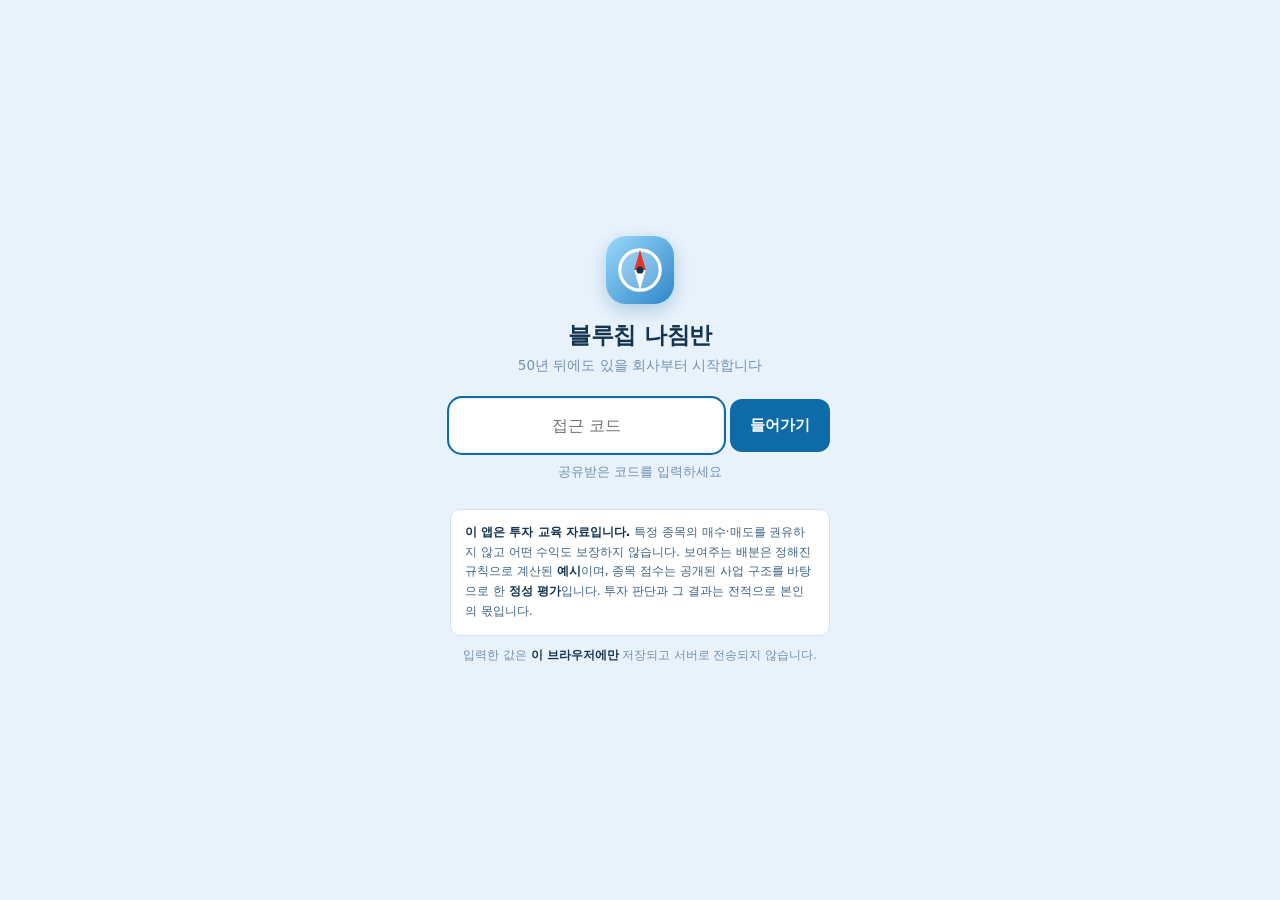
==== commit 2430c68b: "모의투자 추가 — 시드·성향으로 시작해 사고팔고 초기화한다 제안 탭을 [배분안 | 모의투자] 두 개로 나눴다. 배분안이 "이렇게 담아라"라면 모의투자는 "그대로 담아보고 지켜봐라"" ====
--- a/index.html
+++ b/index.html
@@ -93,7 +93,7 @@
         <span class="ms-flag">🇰🇷</span><span class="ms-label">국내</span>
       </button>
       <button class="ms-btn" data-market="us" role="tab" aria-selected="false">
-        <span class="ms-flag">🇺🇸</span><span class="ms-label">미장</span>
+        <span class="ms-flag">🇺🇸</span><span class="ms-label">미국</span>
       </button>
       <span class="ms-thumb" aria-hidden="true"></span>
     </div>
@@ -145,6 +145,7 @@
 <script src="market.js"></script>
 <script src="portfolios.js"></script>
 <script src="holdings.js"></script>
+<script src="sim.js"></script>
 <script src="app.js"></script>
 </body>
 </html>
--- a/app.css
+++ b/app.css
@@ -341,11 +341,6 @@
 
 /* 오늘의 점검 — 날짜에서 나오므로 진짜로 매일 바뀐다.
    시장 데이터인 척하지 않고 "오늘 해볼 행동" 하나만 준다. */
-.daily {
-  background: var(--card); border: 1px solid var(--line); border-radius: var(--r);
-  padding: 15px 16px; box-shadow: var(--shadow); margin-bottom: 8px;
-}
-.daily-h { font-size: 12px; font-weight: 800; color: var(--ink-dim); letter-spacing: .03em; }
 .daily-t { font-size: 15px; font-weight: 800; margin-top: 6px; line-height: 1.5; }
 .daily-d { font-size: 13.5px; color: var(--ink-mid); margin-top: 5px; line-height: 1.6; }
 
@@ -412,14 +407,6 @@
   border-radius: 7px; padding: 5px 9px; font-weight: 600; }
 
 /* ── ETF / 테마 / 실수 / 로드맵 ─────────────────────────────────── */
-.etf { display: flex; gap: 12px; padding: 13px 0; border-bottom: 1px solid var(--line-soft); }
-.etf:last-child { border-bottom: 0; }
-.etf-kind { flex: 0 0 76px; font-size: 11.5px; font-weight: 700; color: var(--accent-ink);
-  background: var(--accent-soft); border-radius: 8px; padding: 5px 4px; text-align: center; height: fit-content; }
-.etf-n { font-size: 14.5px; font-weight: 800; }
-.etf-o { font-size: 13.5px; color: var(--ink-mid); margin-top: 1px; }
-.etf-note { font-size: 13px; color: var(--ink-dim); margin-top: 4px; }
-
 .theme-h { display: flex; align-items: center; gap: 8px; font-size: 15.5px; font-weight: 800; }
 .theme-b { font-size: 14px; color: var(--ink-mid); margin-top: 6px; }
 .theme-blue { font-size: 13.5px; margin-top: 8px; background: var(--accent-soft);
@@ -555,15 +542,31 @@
 /* ── 홈: 시장 지수 + 등락 요인 ─────────────────────────────────
    지수 "수치"는 담지 않는다(넣는 순간 낡는다). 확인 링크만 주고,
    왜 오르고 왜 내리는지는 사용자가 맞춘 다이얼에서 도출해 보여준다. */
-.idxrow { display: flex; gap: 7px; flex-wrap: wrap; }
-.idxchip {
-  flex: 1; min-width: 92px; text-align: center; text-decoration: none;
-  background: var(--accent-soft); color: var(--accent-ink);
-  border-radius: var(--r-s); padding: 11px 8px;
-  font-size: 14px; font-weight: 800;
-}
-.idxchip span { font-weight: 500; opacity: .6; font-size: 12px; }
+.idxrow { display: flex; gap: 7px; }
+.idxtile {
+  flex: 1; min-width: 0; text-decoration: none; text-align: center;
+  background: var(--accent-soft); border-radius: var(--r-s);
+  padding: 10px 6px; display: grid; gap: 2px;
+}
+.idx-n { font-size: 11.5px; color: var(--ink-dim); font-weight: 700; }
+.idx-v {
+  font-size: 16px; font-weight: 800; color: var(--ink);
+  font-variant-numeric: tabular-nums; white-space: nowrap;
+}
+.idxtile.empty .idx-v { color: var(--ink-dim); }
+.idx-c { font-size: 11.5px; font-weight: 700; color: var(--ink-dim); font-variant-numeric: tabular-nums; }
 .idxnote { font-size: 12px; color: var(--ink-dim); margin-top: 10px; line-height: 1.55; }
+
+/* 다이얼 옆 실측 힌트 — 감이 아니라 숫자로 고르게 한다. */
+.dialhint {
+  font-size: 12.5px; color: var(--ink-mid); line-height: 1.6;
+  background: var(--line-soft); border-radius: 9px; padding: 9px 11px; margin-top: 8px;
+}
+.dialapply {
+  border: 0; background: var(--accent); color: #fff;
+  border-radius: 7px; padding: 4px 10px; font-size: 12px; font-weight: 700;
+  margin-left: 2px;
+}
 
 .forces { display: grid; grid-template-columns: 1fr 1fr; gap: 9px; margin-top: 12px; }
 .fcol {
@@ -636,24 +639,21 @@
 .mini.more { color: var(--ink-dim); font-size: 12.5px; justify-content: center; }
 
 /* ── 내 주식: 입력 + 판단 ────────────────────────────────────── */
-.addform input, .cashcard input {
+.addform input, .cashline input {
   font: inherit; font-size: 15px; border: 1.5px solid var(--line);
   border-radius: 10px; padding: 11px 13px; background: var(--card); color: var(--ink);
   width: 100%; -moz-appearance: textfield;
 }
 .addform input::-webkit-outer-spin-button, .addform input::-webkit-inner-spin-button,
-.cashcard input::-webkit-outer-spin-button, .cashcard input::-webkit-inner-spin-button {
+.cashline input::-webkit-outer-spin-button, .cashline input::-webkit-inner-spin-button {
   -webkit-appearance: none; margin: 0;
 }
-.addform input:focus, .cashcard input:focus { outline: 2px solid var(--accent); outline-offset: 1px; border-color: transparent; }
+.addform input:focus, .cashline input:focus { outline: 2px solid var(--accent); outline-offset: 1px; border-color: transparent; }
 .addrow { display: grid; grid-template-columns: 1fr 1fr; gap: 8px; margin-top: 8px; }
-.addrow label, .cashcard label { display: block; font-size: 12px; color: var(--ink-dim); font-weight: 700; }
+.addrow label { display: block; font-size: 12px; color: var(--ink-dim); font-weight: 700; }
 .addrow label input { margin-top: 4px; }
 .addform .btn { margin-top: 10px; }
 .addnote { font-size: 12px; color: var(--ink-dim); margin-top: 9px; line-height: 1.55; }
-.cashcard label { display: flex; align-items: center; gap: 9px; }
-.cashcard label input { flex: 1; margin: 0; }
-.cashcard label span { font-size: 13px; color: var(--ink-dim); font-weight: 700; }
 
 .hrow { padding: 14px 15px; border-left: 4px solid var(--line); }
 .hrow.tone-bad  { border-left-color: var(--up); }
@@ -710,6 +710,139 @@
   border: 1.5px solid var(--accent); margin-top: 14px;
 }
 
+/* ── 접이식 영역 ────────────────────────────────────────────────
+   내용이 많은 앱에서 "다 보여주기"는 결국 아무것도 안 보여주는 것과 같다.
+   카테고리마다 접었다 펼 수 있게 하고, 그 선택을 저장한다. */
+.fold {
+  background: var(--card); border: 1px solid var(--line);
+  border-radius: var(--r); box-shadow: var(--shadow);
+  margin-bottom: 12px; overflow: hidden;
+}
+.fold-h {
+  display: flex; align-items: center; gap: 9px; width: 100%;
+  border: 0; background: none; text-align: left; padding: 14px 15px;
+}
+.fold-i { font-size: 17px; line-height: 1; }
+.fold-t { flex: 1; min-width: 0; font-size: 15.5px; font-weight: 800; }
+.fold-b {
+  font-size: 11.5px; font-weight: 800; color: var(--accent-ink);
+  background: var(--accent-soft); border-radius: 999px; padding: 2px 9px;
+}
+.fold-c { color: var(--ink-dim); font-size: 13px; transition: transform .18s; }
+.fold.is-open .fold-c { transform: rotate(180deg); }
+.fold-body { padding: 0; }
+.fold.is-open .fold-body { padding: 0 15px 15px; }
+/* 접이식 안에서는 카드가 겹쳐 보이지 않게 테두리를 눌러 준다 */
+.fold-body .card {
+  box-shadow: none; border-color: var(--line-soft);
+}
+.fold-body > .card:first-child { margin-top: 0; }
+
+/* ── 홈 위젯 편집 ───────────────────────────────────────────── */
+.wgt-edit {
+  border: 1px solid var(--line); background: var(--card); border-radius: 9px;
+  padding: 5px 9px; font-size: 14px; line-height: 1;
+}
+.wgt-edit.is-on { border-color: var(--accent); background: var(--accent-soft); }
+.wgt-panel {
+  background: var(--card); border: 1px solid var(--accent);
+  border-radius: var(--r); padding: 14px 15px; margin-bottom: 12px;
+}
+.wgt-panel-h { font-size: 13px; font-weight: 800; color: var(--accent-ink); margin-bottom: 8px; }
+.wgt-row {
+  display: flex; align-items: center; justify-content: space-between; gap: 10px;
+  padding: 9px 0; border-bottom: 1px solid var(--line-soft); font-size: 14.5px;
+}
+.wgt-row:last-of-type { border-bottom: 0; }
+.wgt-row input { width: 20px; height: 20px; accent-color: var(--accent); }
+.wgt-note { font-size: 12px; color: var(--ink-dim); margin-top: 8px; line-height: 1.55; }
+
+/* ── 뉴스 ───────────────────────────────────────────────────── */
+.newslist { display: grid; }
+.newsitem {
+  display: flex; align-items: baseline; gap: 9px; text-decoration: none;
+  padding: 11px 0; border-bottom: 1px solid var(--line-soft);
+}
+.newsitem:last-child { border-bottom: 0; }
+.news-t { flex: 1; min-width: 0; font-size: 14px; color: var(--ink); line-height: 1.55; }
+.news-s { font-size: 11px; color: var(--ink-dim); white-space: nowrap; }
+.newsguard {
+  margin-top: 10px; font-size: 12.5px; line-height: 1.6;
+  background: #fff8ec; border: 1px solid #f3e0bd; color: #6f5019;
+  border-radius: var(--r-s); padding: 11px 13px;
+}
+.linkbtn {
+  border: 0; background: none; padding: 0; font: inherit; font-size: 12.5px;
+  font-weight: 700; color: #6f5019; text-decoration: underline; text-underline-offset: 3px;
+}
+
+/* ── 종목 추가 토글 ─────────────────────────────────────────── */
+.addtoggle {
+  width: 100%; border: 1.5px dashed var(--line); background: var(--card);
+  border-radius: var(--r); padding: 13px; font-size: 15px; font-weight: 700;
+  color: var(--accent-ink); margin-bottom: 12px;
+}
+.addtoggle.is-on { border-style: solid; border-color: var(--accent); background: var(--accent-soft); }
+.cashline {
+  display: flex; align-items: center; gap: 9px; margin-top: 14px;
+  padding-top: 14px; border-top: 1px solid var(--line-soft);
+  font-size: 12px; color: var(--ink-dim); font-weight: 700;
+}
+.cashline input { flex: 1; }
+.cashline span { font-size: 13px; }
+
+/* ── 모의투자 ───────────────────────────────────────────────────
+   손익 숫자를 크게 쓰되 배경으로 칠하지는 않는다(원칙: 화면이 등락에
+   반응하기 시작하면 감정 매매를 줄인다는 목적과 충돌한다). */
+.simmsg {
+  background: var(--accent-soft); color: var(--accent-ink);
+  border-radius: var(--r-s); padding: 11px 13px; font-size: 13.5px;
+  margin-bottom: 12px; font-weight: 700;
+}
+.simsum .simpl {
+  font-size: 22px; font-weight: 800; margin-top: 6px;
+  font-variant-numeric: tabular-nums;
+}
+.simsum .simpl span { font-size: 15px; margin-left: 6px; }
+
+.simrow { padding: 12px 0; border-bottom: 1px solid var(--line-soft); }
+.simrow:last-child { border-bottom: 0; }
+.simrow-top { display: flex; align-items: baseline; gap: 8px; }
+.simrow-n { flex: 1; min-width: 0; font-size: 15px; font-weight: 800; }
+.simrow-pl { font-size: 15px; font-weight: 800; font-variant-numeric: tabular-nums; }
+.simrow-num { font-size: 12.5px; color: var(--ink-dim); margin-top: 3px; }
+.simrow-num b { font-variant-numeric: tabular-nums; }
+.simrow-act { display: flex; gap: 6px; margin-top: 8px; }
+.sbtn {
+  flex: 1; border: 1.5px solid var(--line); background: var(--card);
+  border-radius: 9px; padding: 8px 4px; font-size: 12.5px; font-weight: 700;
+  color: var(--ink-mid);
+}
+.sbtn.buy  { border-color: var(--accent); color: var(--accent-ink); }
+.sbtn.sell { border-color: var(--up); color: var(--up); }
+
+.addform select {
+  width: 100%; font: inherit; font-size: 15px;
+  border: 1.5px solid var(--line); border-radius: 10px;
+  padding: 11px 13px; background: var(--card); color: var(--ink);
+}
+.addform input:disabled { background: var(--line-soft); color: var(--ink-dim); }
+
+.logrow {
+  display: flex; align-items: baseline; gap: 8px;
+  padding: 9px 0; border-bottom: 1px solid var(--line-soft); font-size: 13px;
+}
+.logrow:last-child { border-bottom: 0; }
+.log-k {
+  font-size: 11px; font-weight: 800; border-radius: 5px; padding: 2px 7px;
+  background: var(--accent-soft); color: var(--accent-ink);
+}
+.log-k.sell { background: #fdeae7; color: #b8342c; }
+.log-n { flex: 1; min-width: 0; font-weight: 700; overflow: hidden; text-overflow: ellipsis; white-space: nowrap; }
+.log-a { font-variant-numeric: tabular-nums; color: var(--ink-mid); }
+.log-d { font-size: 11px; color: var(--ink-dim); white-space: nowrap; }
+.logrow.more { color: var(--ink-dim); justify-content: center; }
+
 @media (max-width: 360px) {
   .dial-opts { grid-template-columns: 1fr; }
   .bar-l { flex: 0 0 70px; }
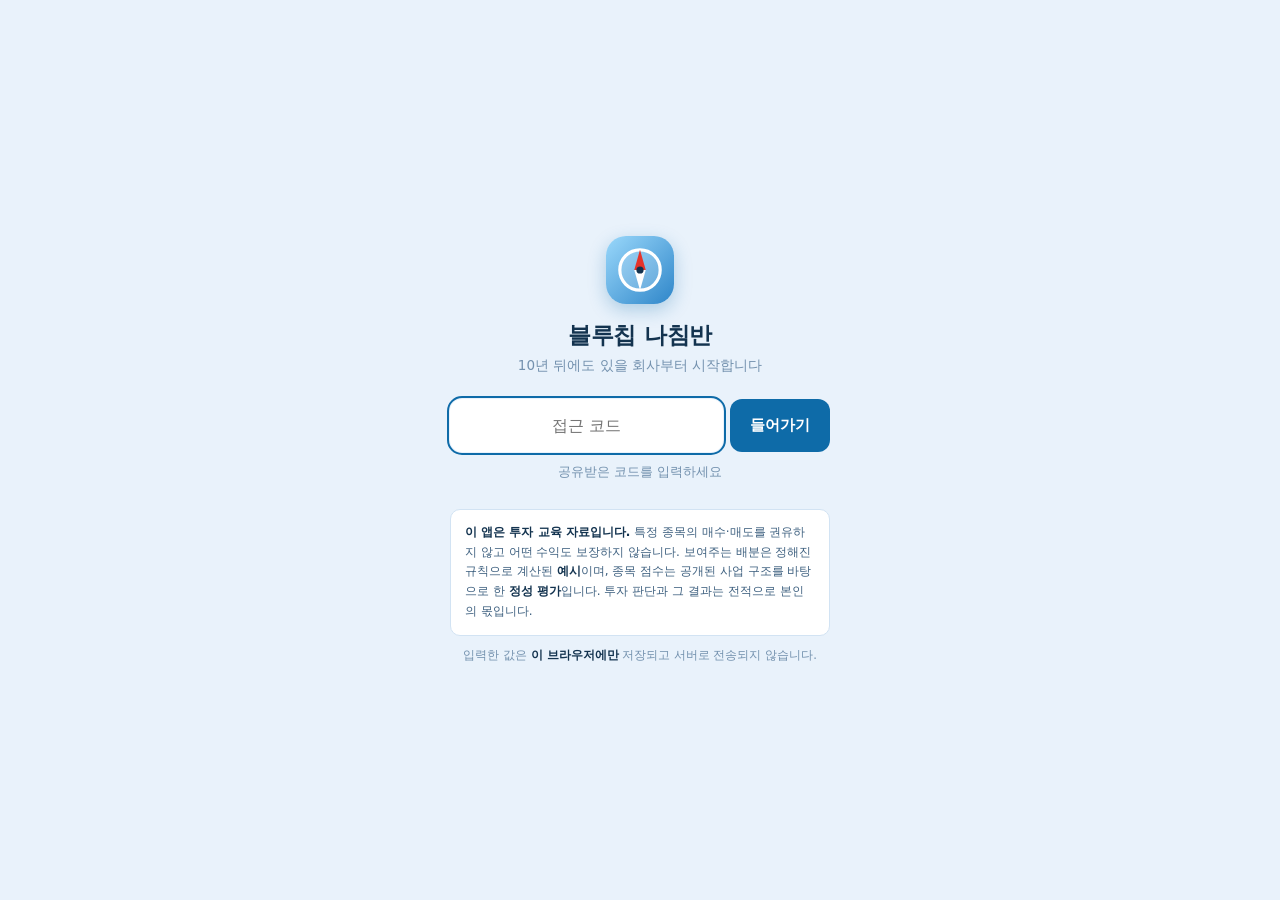
==== commit 1ea84dae: "판정 지평을 10년으로 — 옛 점수는 옛 점수라고 말한다 "50년 판정은 현대 사회에 너무 긴 것 같다. 10년으로 조정해 보자."  ■ 문구 (39곳) "50년 뒤에도 있을 회사" ====
--- a/index.html
+++ b/index.html
@@ -48,7 +48,7 @@
       </svg>
     </span>
     <h1 class="gate-name">블루칩 나침반</h1>
-    <p class="gate-sub">50년 뒤에도 있을 회사부터 시작합니다</p>
+    <p class="gate-sub">10년 뒤에도 있을 회사부터 시작합니다</p>
 
     <div class="gate-form">
       <input id="gate-input" type="password" inputmode="text" autocomplete="off"
@@ -84,7 +84,7 @@
       </span>
       <div>
         <h1>블루칩 나침반</h1>
-        <p class="brand-sub">50년 뒤에도 있을 회사부터</p>
+        <p class="brand-sub">10년 뒤에도 있을 회사부터</p>
       </div>
     </div>
 
@@ -103,6 +103,7 @@
     <section id="view-home"   class="view is-on"></section>
     <section id="view-my"     class="view"></section>
     <section id="view-plan"   class="view"></section>
+    <section id="view-stock"  class="view"></section>
     <section id="view-market" class="view"></section>
     <section id="view-learn"  class="view"></section>
   </main>
@@ -120,6 +121,9 @@
     </button>
     <button class="tab" data-view="plan" role="tab" aria-selected="false">
       <span class="tab-ico">🎯</span><span class="tab-txt">제안</span>
+    </button>
+    <button class="tab" data-view="stock" role="tab" aria-selected="false">
+      <span class="tab-ico">🔎</span><span class="tab-txt">알아보기</span>
     </button>
     <button class="tab" data-view="market" role="tab" aria-selected="false">
       <span class="tab-ico">🎛️</span><span class="tab-txt">시장</span>
--- a/app.css
+++ b/app.css
@@ -194,6 +194,16 @@
 }
 .regime-tilt b { color: #fff; }
 
+/* 자동 판정 근거 — 항목 / 판정값 / 왜 그렇게 봤는지 세 줄 */
+.jrow { display: flex; gap: 11px; padding: 12px 0; border-bottom: 1px solid var(--line-soft); }
+.jrow:last-child { border-bottom: 0; }
+.jico { font-size: 18px; flex: 0 0 22px; line-height: 1.3; }
+.jbody { min-width: 0; }
+.jq { font-size: 12.5px; color: var(--ink-dim); }
+.jv { font-size: 16px; font-weight: 800; color: var(--accent-ink); margin: 1px 0 3px; }
+.jwhy { font-size: 13.5px; color: var(--ink-mid); line-height: 1.55; }
+.jwhy b { color: var(--ink); }
+
 .read-item { display: flex; gap: 11px; padding: 11px 0; border-bottom: 1px solid var(--line-soft); }
 .read-item:last-child { border-bottom: 0; }
 .read-ico { font-size: 18px; flex: 0 0 22px; }
@@ -386,12 +396,33 @@
 .tagpill.income { background: #fdf0e2; color: #96601c; }
 .tagpill.satellite { background: #fdeae7; color: #b8342c; }
 
-.bars { display: grid; gap: 6px; margin-bottom: 4px; }
-.bar { display: flex; align-items: center; gap: 8px; font-size: 12px; }
-.bar-l { flex: 0 0 82px; color: var(--ink-dim); }
-.bar-t { flex: 1; height: 7px; background: var(--line-soft); border-radius: 4px; overflow: hidden; }
-.bar-f { height: 100%; border-radius: 4px; background: linear-gradient(90deg, var(--accent), color-mix(in srgb, var(--accent) 45%, var(--sky))); }
-.bar-v { flex: 0 0 22px; text-align: right; color: var(--ink-dim); font-variant-numeric: tabular-nums; }
+/* 점수 막대.
+   고쳐야 했던 두 가지:
+   1) 라벨을 82px 로 고정해 뒀더니 "주주환원 지속성", "지정학·규제 내성"처럼
+      긴 축이 두 줄로 접혀서 그 행만 높이가 두 배가 됐다(19px vs 39px).
+      → .bars 를 3열 격자로 만들고 각 행은 display:contents 로 열에 편입시킨다.
+        열 폭을 행마다 따로 잡지 않으니 여섯 줄의 라벨·막대·숫자가 모두 맞는다.
+   2) .bar-f 가 <span> 이라 display:inline 이었다. 인라인 요소는 width·height 를
+      무시한다 — 그래서 점수가 5든 2든 **채움이 폭 0** 이었고, 여섯 막대가 죄다
+      빈 트랙(연한 하늘색)으로 똑같이 보였다. display:block 을 준다. */
+.bars {
+  display: grid;
+  grid-template-columns: max-content minmax(48px, 1fr) 22px;
+  gap: 7px 8px; align-items: center;
+  margin-bottom: 4px; font-size: 12px;
+}
+.bar { display: contents; }
+.bar-l { color: var(--ink-dim); white-space: nowrap; }
+.bar-t { height: 7px; background: var(--line-soft); border-radius: 4px; overflow: hidden; }
+.bar-f {
+  display: block; height: 100%; border-radius: 4px;
+  background: linear-gradient(90deg, var(--accent), color-mix(in srgb, var(--accent) 45%, var(--sky)));
+}
+/* color-mix 를 모르는 브라우저에서도 채움이 보이게 단색을 먼저 깐다 */
+.bar-f { background-color: var(--accent); }
+.bar-v { text-align: right; color: var(--ink-dim); font-variant-numeric: tabular-nums; }
+/* 좁은 화면에서 라벨이 길어 막대가 눌리지 않도록 글자만 살짝 줄인다 */
+@media (max-width: 360px) { .bars { font-size: 11px; gap: 7px 6px; } }
 
 .stock-body { padding: 0 16px 16px; display: none; }
 .stock.is-open .stock-body { display: block; }
@@ -452,16 +483,26 @@
 /* ── 하단 탭 ────────────────────────────────────────────────────── */
 .tabbar {
   position: fixed; left: 0; right: 0; bottom: 0; z-index: 50;
-  display: grid; grid-template-columns: repeat(5, 1fr);
+  /* 칸 수를 숫자로 박아두면(예전엔 repeat(5,1fr)) 탭을 하나 더할 때마다
+     넘친 탭이 둘째 줄로 내려간다. 실제로 6번째 탭을 더했을 때 그렇게 됐다.
+     auto-flow 로 두면 몇 개가 되든 한 줄에 고르게 나뉜다. */
+  display: grid; grid-auto-flow: column; grid-auto-columns: 1fr;
   max-width: 620px; margin: 0 auto;
   background: rgba(255,255,255,.94);
   backdrop-filter: blur(12px); -webkit-backdrop-filter: blur(12px);
   border-top: 1px solid var(--line);
   padding-bottom: var(--safe-bottom);
 }
-.tab { border: 0; background: none; padding: 9px 2px 8px; color: var(--ink-dim); }
+.tab { border: 0; background: none; padding: 9px 1px 8px; color: var(--ink-dim); min-width: 0; }
 .tab-ico { display: block; font-size: 19px; line-height: 1.2; filter: grayscale(1); opacity: .55; transition: all .16s; }
-.tab-txt { display: block; font-size: 11px; font-weight: 700; margin-top: 2px; white-space: nowrap; }
+/* 좁은 화면에서 글자가 칸을 넘지 않도록. 줄바꿈이 아니라 살짝 줄인다 —
+   탭 글자가 두 줄이 되면 탭바 높이가 들쭉날쭉해진다. */
+.tab-txt {
+  display: block; font-size: 11px; font-weight: 700; margin-top: 2px;
+  white-space: nowrap; overflow: hidden; text-overflow: ellipsis;
+}
+@media (max-width: 400px) { .tab-txt { font-size: 10px; letter-spacing: -.3px; } }
+@media (max-width: 340px) { .tab-txt { font-size: 9.5px; letter-spacing: -.5px; } }
 .tab.is-on { color: var(--accent-ink); }
 .tab.is-on .tab-ico { filter: none; opacity: 1; transform: translateY(-1px); }
 
@@ -622,10 +663,6 @@
 .pl-dn   { color: var(--accent-ink); }
 .pl-flat { color: var(--ink-mid); }
 
-.minilist {
-  margin-top: 10px; background: var(--card); border: 1px solid var(--line);
-  border-radius: var(--r); overflow: hidden; box-shadow: var(--shadow);
-}
 .mini {
   display: flex; align-items: center; gap: 9px;
   padding: 10px 14px; font-size: 13.5px;
@@ -759,13 +796,48 @@
 
 /* ── 뉴스 ───────────────────────────────────────────────────── */
 .newslist { display: grid; }
-.newsitem {
+.newsitem { padding: 11px 0; border-bottom: 1px solid var(--line-soft); }
+.newsitem:last-child { border-bottom: 0; }
+.news-hd {
   display: flex; align-items: baseline; gap: 9px; text-decoration: none;
-  padding: 11px 0; border-bottom: 1px solid var(--line-soft);
-}
-.newsitem:last-child { border-bottom: 0; }
-.news-t { flex: 1; min-width: 0; font-size: 14px; color: var(--ink); line-height: 1.55; }
+}
+
+/* 기사 판정 — 헤드라인 바로 아래. 매매 지시가 아니라 행동 강도라
+   색은 신호등이 아니라 차분한 3단계로 둔다. */
+.news-v {
+  margin-top: 7px; padding: 8px 10px; border-radius: var(--r-s);
+  font-size: 12.5px; line-height: 1.55;
+  display: flex; flex-wrap: wrap; align-items: baseline; gap: 6px;
+}
+.nv-tag { font-weight: 800; white-space: nowrap; }
+.nv-scope {
+  font-size: 11px; padding: 1px 6px; border-radius: 999px;
+  background: rgba(255,255,255,.65); white-space: nowrap;
+}
+.nv-why { flex: 1 1 100%; }
+.act-none   { background: #eef6f0; border: 1px solid #d3e7da; color: #2f6b4a; }
+.act-watch  { background: #fff8ec; border: 1px solid #f3e0bd; color: #6f5019; }
+.act-review { background: #fdf1ef; border: 1px solid #f3cfcd; color: #93362f; }
+
+/* 오늘 기사 전체 한 줄 요약 — 여섯 건을 다 읽지 않아도 결론이 먼저 보인다 */
+.rollup {
+  margin-bottom: 10px; padding: 10px 12px; border-radius: var(--r-s);
+  font-size: 13px; line-height: 1.6;
+}
+.rollup.ok   { background: #eef6f0; border: 1px solid #d3e7da; color: #2f6b4a; }
+.rollup.warn { background: #fff8ec; border: 1px solid #f3e0bd; color: #6f5019; }
+.rollup-by { font-size: 11px; opacity: .75; white-space: nowrap; }
+.news-body { flex: 1; min-width: 0; display: block; }
+.news-t { display: block; font-size: 14px; color: var(--ink); line-height: 1.55; }
+/* 원문은 확인용이라 눈에 덜 띄게. 다만 읽을 수는 있어야 한다. */
+.news-o {
+  display: block; font-size: 11.5px; color: var(--ink-dim);
+  line-height: 1.45; margin-top: 3px;
+}
 .news-s { font-size: 11px; color: var(--ink-dim); white-space: nowrap; }
+.newstr {
+  font-size: 12px; color: var(--ink-dim); line-height: 1.55; margin-top: 9px;
+}
 .newsguard {
   margin-top: 10px; font-size: 12.5px; line-height: 1.6;
   background: #fff8ec; border: 1px solid #f3e0bd; color: #6f5019;
@@ -812,25 +884,129 @@
 .simrow-pl { font-size: 15px; font-weight: 800; font-variant-numeric: tabular-nums; }
 .simrow-num { font-size: 12.5px; color: var(--ink-dim); margin-top: 3px; }
 .simrow-num b { font-variant-numeric: tabular-nums; }
-.simrow-act { display: flex; gap: 6px; margin-top: 8px; }
-.sbtn {
-  flex: 1; border: 1.5px solid var(--line); background: var(--card);
-  border-radius: 9px; padding: 8px 4px; font-size: 12.5px; font-weight: 700;
-  color: var(--ink-mid);
-}
-.sbtn.buy  { border-color: var(--accent); color: var(--accent-ink); }
-.sbtn.sell { border-color: var(--up); color: var(--up); }
-
-.addform select {
-  width: 100%; font: inherit; font-size: 15px;
-  border: 1.5px solid var(--line); border-radius: 10px;
-  padding: 11px 13px; background: var(--card); color: var(--ink);
-}
-.addform input:disabled { background: var(--line-soft); color: var(--ink-dim); }
+
+
+/* 시세를 못 받아오는 종목 — 손익이 멈춰 있다는 걸 줄에서 바로 알린다 */
+.nop { color: #b8342c; white-space: nowrap; }
+.nopline {
+  margin-top: 6px; padding: 8px 10px; border-radius: 8px;
+  background: #fff4e6; border: 1px solid #f3e0bd; color: #6f5019;
+  font-size: 12px; line-height: 1.55;
+}
+.nopline b { color: inherit; font-weight: 700; }
+
+/* ── 언제까지 · 언제 파나 ──────────────────────────────────── */
+.hzrow { display: grid; grid-template-columns: 1fr 1fr; gap: 8px; margin-top: 11px; }
+.hzchip {
+  text-align: left; border: 1.5px solid var(--line); background: var(--card);
+  border-radius: var(--r-s); padding: 9px 11px; cursor: pointer; font: inherit;
+  display: grid; gap: 2px;
+}
+.hzchip.is-on { border-color: var(--accent); background: var(--accent-soft); }
+.hz-l { font-size: 13.5px; font-weight: 700; color: var(--ink); }
+.hz-d { font-size: 11px; color: var(--ink-dim); line-height: 1.4; }
+.hzwarn {
+  margin-top: 10px; padding: 11px 13px; border-radius: var(--r-s);
+  font-size: 12.5px; line-height: 1.6;
+  background: var(--accent-soft); color: var(--accent-ink);
+}
+.hzwarn.bad { background: #fdf1ef; color: #93362f; }
+.hzwarn b { color: inherit; font-weight: 700; }
+
+.hzcard {
+  background: var(--card); border: 1px solid var(--line);
+  border-radius: var(--r-s); padding: 14px 15px;
+}
+.hzcard-h { font-size: 14px; font-weight: 800; color: var(--accent-ink); margin-bottom: 9px; }
+.hzcard-d { font-size: 13px; color: var(--ink-mid); line-height: 1.65; }
+.hzcard-d b { color: var(--ink); }
+/* 남은 기간을 막대로도 보여준다 — 숫자보다 "얼마나 왔나"가 먼저 읽힌다 */
+.hzbar {
+  height: 7px; background: var(--line-soft); border-radius: 4px;
+  overflow: hidden; margin-bottom: 10px;
+}
+.hzbar span { display: block; height: 100%; background: var(--accent); border-radius: 4px; }
+.hznear {
+  margin-top: 10px; padding: 10px 12px; border-radius: var(--r-s);
+  background: #fff8ec; border: 1px solid #f3e0bd; color: #6f5019;
+  font-size: 12.5px; line-height: 1.6;
+}
+.hznear b { color: inherit; }
+
+.srule { margin-top: 9px; }
+.sr-h {
+  display: flex; align-items: baseline; gap: 8px;
+  font-size: 14.5px; font-weight: 700; margin-bottom: 7px;
+}
+.sr-n {
+  flex: 0 0 19px; height: 19px; border-radius: 50%;
+  background: var(--accent-soft); color: var(--accent-ink);
+  display: grid; place-items: center; font-size: 11px; font-weight: 800;
+}
+.sr-d { font-size: 13.5px; color: var(--ink-mid); line-height: 1.65; }
+.sr-d b { color: var(--ink); }
+.sr-how {
+  margin-top: 8px; padding-top: 8px; border-top: 1px solid var(--line-soft);
+  font-size: 12px; color: var(--ink-dim); line-height: 1.55;
+}
+.sr-how b { color: var(--ink-mid); }
+
+/* ── 매매 장부 ──────────────────────────────────────────────
+   지나고 나서 읽는 화면이라, 한 건이 한눈에 읽히는 게 목록 밀도보다 중요하다 */
+.ledger { display: grid; gap: 10px; }
+.ldg {
+  border: 1px solid var(--line-soft); border-radius: var(--r-s);
+  padding: 11px 13px; background: var(--card);
+}
+.ldg-top {
+  display: flex; align-items: baseline; justify-content: space-between;
+  gap: 10px; margin-bottom: 7px;
+}
+.ldg-n { font-weight: 700; font-size: 14.5px; min-width: 0; }
+.ldg-r { font-weight: 800; font-size: 15px; white-space: nowrap; font-variant-numeric: tabular-nums; }
+.ldg-r small { font-weight: 700; font-size: 11.5px; opacity: .8; }
+/* 샀을 때 / 팔았을 때를 표처럼 읽히게 한다. 그리드라서 줄이 넘어가도
+   본문이 라벨 아래로 파고들지 않고 값 열에 그대로 이어진다. */
+.ldg-line {
+  display: grid; grid-template-columns: 58px 1fr; gap: 8px;
+  font-size: 12.5px; color: var(--ink-mid); line-height: 1.6;
+  font-variant-numeric: tabular-nums;
+}
+.ldg-k { font-size: 11px; color: var(--ink-dim); font-weight: 600; padding-top: 1px; }
+.ldg-why {
+  font-size: 11.5px; color: var(--ink-dim); line-height: 1.5;
+  margin-top: 6px; padding-top: 6px; border-top: 1px solid var(--line-soft);
+}
+
+/* ── 모의투자: 자동 운용 ────────────────────────────────────── */
+.autobox {
+  border: 1px solid var(--line); border-radius: var(--r-s);
+  padding: 11px 13px; margin-bottom: 11px; background: var(--card);
+}
+.autobox.on { background: var(--accent-soft); border-color: transparent; }
+.autobox-h {
+  display: flex; align-items: center; justify-content: space-between; gap: 10px;
+  font-size: 14px; font-weight: 800; color: var(--accent-ink);
+}
+.autotgl {
+  border: 1px solid var(--line); background: var(--card); color: var(--ink-mid);
+  font: inherit; font-size: 12px; font-weight: 700;
+  border-radius: 999px; padding: 4px 12px; cursor: pointer;
+}
+.autobox-d { font-size: 12.5px; line-height: 1.6; color: var(--ink-mid); margin-top: 6px; }
+.autobox-d b { color: var(--ink); }
+.autobox-t { font-size: 11px; color: var(--ink-dim); margin-top: 6px; }
 
 .logrow {
-  display: flex; align-items: baseline; gap: 8px;
+  display: flex; align-items: baseline; flex-wrap: wrap; gap: 8px;
   padding: 9px 0; border-bottom: 1px solid var(--line-soft); font-size: 13px;
+}
+/* 왜 사고팔았는지 — 줄을 통째로 차지해 잘리지 않게 한다 */
+.log-w { flex: 1 1 100%; font-size: 11.5px; color: var(--ink-dim); line-height: 1.5; }
+.log-auto {
+  font-size: 10px; font-weight: 800; margin-left: 5px; padding: 1px 5px;
+  border-radius: 4px; background: var(--accent-soft); color: var(--accent-ink);
+  vertical-align: 1px;
 }
 .logrow:last-child { border-bottom: 0; }
 .log-k {
@@ -842,6 +1018,121 @@
 .log-a { font-variant-numeric: tabular-nums; color: var(--ink-mid); }
 .log-d { font-size: 11px; color: var(--ink-dim); white-space: nowrap; }
 .logrow.more { color: var(--ink-dim); justify-content: center; }
+
+/* ── 홈: 시장별 블록 (국내·미국 동시 표시) ────────────────────── */
+.mkblock {
+  border: 1px solid var(--line-soft); border-radius: var(--r-s);
+  padding: 10px 12px; margin-top: 9px;
+}
+.mkblock.empty { color: var(--ink-dim); }
+.mkblock-h {
+  display: flex; align-items: baseline; gap: 8px;
+  font-size: 13.5px; font-weight: 800; padding-bottom: 6px;
+}
+.mkblock-v { margin-left: auto; font-variant-numeric: tabular-nums; }
+.mkblock-p { font-size: 12.5px; font-variant-numeric: tabular-nums; }
+.mkblock .mini { padding: 7px 0; font-size: 12.5px; }
+
+/* ── 통화 전환 (미국) ──────────────────────────────────────────
+   주가는 달러로 움직이고 통장은 원화라 둘 다 볼 수 있어야 한다. */
+.curtoggle {
+  display: flex; align-items: center; gap: 6px; flex-wrap: wrap;
+  margin-bottom: 12px;
+}
+.curbtn {
+  border: 1.5px solid var(--line); background: var(--card);
+  border-radius: 999px; padding: 6px 13px; font-size: 13px; font-weight: 700;
+  color: var(--ink-mid);
+}
+.curbtn.is-on { border-color: var(--accent); background: var(--accent-soft); color: var(--accent-ink); }
+.curfx { font-size: 12px; color: var(--ink-dim); margin-left: auto; }
+.curfx input {
+  width: 62px; padding: 4px 6px; border: 1px solid var(--line);
+  border-radius: 7px; font: inherit; font-size: 12.5px; background: var(--card); color: var(--ink);
+}
+.curnow {
+  border: 0; background: var(--accent-soft); color: var(--accent-ink);
+  border-radius: 7px; padding: 4px 8px; font-size: 11.5px; font-weight: 700;
+}
+
+/* 원화 손익을 주가/환율로 쪼갠 줄 */
+.fxsplit {
+  margin-top: 12px; padding-top: 12px; border-top: 1px solid var(--line-soft);
+  font-size: 13px; color: var(--ink-mid); line-height: 1.6;
+}
+.fxsplit span { display: block; font-size: 12px; color: var(--ink-dim); margin-top: 2px; }
+.fxline {
+  margin-top: 6px; font-size: 12.5px; color: var(--ink-mid);
+  background: var(--line-soft); border-radius: 8px; padding: 8px 10px; line-height: 1.55;
+}
+.fxline span { color: var(--ink-dim); font-size: 11.5px; }
+
+.wsub { display: block; font-size: 10.5px; color: var(--ink-dim); font-weight: 600; margin-top: 1px; }
+.wsub2 { display: block; font-size: 11px; color: var(--ink-dim); margin-top: 2px; }
+
+/* ── 앱의 판단 vs 내 투자 ─────────────────────────────────────── */
+.cmp {
+  background: var(--card); border: 1px solid var(--accent);
+  border-radius: var(--r); padding: 15px 16px; margin: 14px 0 6px;
+}
+.cmp.none {
+  border-style: dashed; border-color: var(--line);
+  font-size: 13.5px; color: var(--ink-mid); line-height: 1.6;
+}
+.cmp-h { font-size: 14.5px; font-weight: 800; margin-bottom: 10px; }
+.cmp-row {
+  display: flex; align-items: baseline; gap: 10px;
+  padding: 8px 0; border-bottom: 1px solid var(--line-soft); font-size: 14px;
+}
+.cmp-l { flex: 1; font-weight: 700; }
+.cmp-v { font-size: 17px; font-weight: 800; font-variant-numeric: tabular-nums; }
+.cmp-diff { font-size: 13.5px; color: var(--ink-mid); margin-top: 10px; }
+.cmp-note {
+  font-size: 12px; color: var(--ink-dim); line-height: 1.6; margin-top: 10px;
+  padding-top: 10px; border-top: 1px solid var(--line-soft);
+}
+
+/* ── 종목 자동완성 ─────────────────────────────────────────────
+   목록에 없는 이름을 직접 적는 것도 막지 않는다 — 상장 목록이 낡았거나
+   해외 소형주라 빠져 있을 수 있고, 그때 입력을 막으면 앱이 쓸모없어진다. */
+.acbox {
+  border: 1.5px solid var(--accent); border-top: 0;
+  border-radius: 0 0 10px 10px; background: var(--card);
+  margin-top: -2px; overflow: hidden;
+  max-height: 330px; overflow-y: auto;
+}
+.acitem {
+  display: flex; align-items: baseline; gap: 7px; width: 100%;
+  border: 0; background: none; text-align: left;
+  padding: 11px 13px; border-bottom: 1px solid var(--line-soft);
+}
+.acitem:last-child { border-bottom: 0; }
+.acitem:hover, .acitem:focus { background: var(--accent-soft); }
+.ac-n { flex: 1; min-width: 0; font-size: 14.5px; font-weight: 700;
+  overflow: hidden; text-overflow: ellipsis; white-space: nowrap; }
+.ac-t { font-size: 11px; color: var(--ink-dim); font-variant-numeric: tabular-nums; }
+.ac-b { font-size: 10px; font-weight: 800; border-radius: 5px; padding: 2px 6px; white-space: nowrap; }
+.ac-b.uni { background: var(--accent-soft); color: var(--accent-ink); }
+.ac-b.etf { background: var(--line-soft); color: var(--ink-dim); }
+.ac-p { font-size: 11.5px; color: var(--ink-mid); font-variant-numeric: tabular-nums; white-space: nowrap; }
+.acmsg { padding: 12px 13px; font-size: 13px; color: var(--ink-dim); line-height: 1.55; }
+
+/* 고른 종목 확정 카드 — 금액을 적는 동안에도 무엇을 넣는 중인지 보여야 한다 */
+.picked {
+  display: flex; align-items: center; gap: 7px; flex-wrap: wrap;
+  background: var(--accent-soft); border-radius: 10px; padding: 11px 13px;
+}
+.picked-n { font-size: 15.5px; font-weight: 800; color: var(--accent-ink); }
+.picked-t { font-size: 11.5px; color: var(--ink-dim); font-variant-numeric: tabular-nums; }
+.picked-b { font-size: 10px; font-weight: 800; border-radius: 5px; padding: 2px 6px; }
+.picked-b.uni { background: var(--card); color: var(--accent-ink); }
+.picked-b.etf { background: var(--card); color: var(--ink-dim); }
+.picked-x {
+  margin-left: auto; border: 0; background: none;
+  font-size: 14px; color: var(--ink-dim); padding: 2px 6px;
+}
+.pickednote { font-size: 12.5px; color: var(--ink-mid); margin-top: 8px; line-height: 1.55; }
+.pickednote.warn { color: #8a5a12; }
 
 @media (max-width: 360px) {
   .dial-opts { grid-template-columns: 1fr; }
@@ -852,3 +1143,333 @@
   .sum-grid { grid-template-columns: 1fr 1fr; }
   .tab-txt { font-size: 10.5px; }
 }
+
+/* ── 금액으로 말하는 판단 ────────────────────────────────────────
+   판정이 "확인하세요"로만 끝나 보이던 걸 고친 자리다. 여기 나오는 숫자는
+   예측이 아니라 목표 비중과 지금 비중의 차이를 금액으로 바꾼 산수다. */
+.axline {
+  margin-top: 9px; padding: 9px 11px; border-radius: var(--r-s);
+  font-size: 13px; line-height: 1.65; display: flex; flex-wrap: wrap; gap: 4px 8px;
+}
+.ax-cut { background: #fdf1ef; border: 1px solid #f3cfcd; color: #93362f; }
+.ax-add { background: #eef4fb; border: 1px solid #d4e3f4; color: #2f5c8f; }
+.ax-h { font-weight: 800; white-space: nowrap; }
+.ax-b { flex: 1 1 100%; }
+.ax-q { opacity: .8; }
+.ax-n { flex: 1 1 100%; font-size: 11.5px; opacity: .78; }
+
+/* 물타기 비용 청구서 — 권유가 아니라 얼마가 드는지 보여주는 표다 */
+.ad-note { font-size: 13px; color: var(--ink-mid); line-height: 1.65; margin-bottom: 8px; }
+.adtab { width: 100%; border-collapse: collapse; font-size: 13px; }
+.adtab th, .adtab td {
+  padding: 7px 6px; text-align: right; border-bottom: 1px solid var(--line-soft);
+}
+.adtab th { font-size: 11.5px; color: var(--ink-dim); font-weight: 700; }
+.adtab th:first-child, .adtab td:first-child { text-align: left; }
+.adtab td { font-variant-numeric: tabular-nums; }
+.ad-q, .ad-d { display: block; font-size: 11px; color: var(--ink-dim); }
+.ad-up { color: var(--bad); font-weight: 700; }
+.ad-warn {
+  margin-top: 10px; padding: 9px 11px; border-radius: var(--r-s);
+  background: #fdf1ef; border: 1px solid #f3cfcd; color: #93362f;
+  font-size: 12.5px; line-height: 1.65;
+}
+
+/* 기사 ↔ 보유 종목 연결 */
+.nv-hold {
+  flex: 1 1 100%; margin-top: 7px; padding-top: 7px;
+  border-top: 1px dashed rgba(0,0,0,.14);
+  display: flex; flex-direction: column; gap: 4px; align-items: flex-start;
+}
+.nvh-row { font-size: 12.5px; line-height: 1.6; }
+.rollup-mine {
+  margin-top: 7px; padding-top: 7px; border-top: 1px dashed rgba(0,0,0,.14);
+  font-size: 12.5px; line-height: 1.6;
+}
+
+/* ── 지난번 본 뒤로 바뀐 것 ──────────────────────────────────────
+   장부는 진작 있었지만 접혀 있어서 자동 운용이 무슨 일을 했는지 알 수 없었다.
+   기록이 없던 게 아니라 보이지 않았던 것이라, 새 거래만 펴서 보여준다. */
+.simnew {
+  margin: 10px 0; padding: 11px 12px; border-radius: var(--r-s);
+  background: #eef4fb; border: 1px solid #d4e3f4;
+}
+.simnew-h { font-size: 13.5px; font-weight: 800; color: #2f5c8f; margin-bottom: 8px; }
+.snw-row { display: flex; gap: 8px; align-items: flex-start; padding: 6px 0; }
+.snw-row + .snw-row { border-top: 1px solid rgba(47,92,143,.12); }
+.snw-k {
+  flex: none; font-size: 11px; font-weight: 800; padding: 2px 7px;
+  border-radius: 999px; white-space: nowrap;
+}
+.snw-k.buy  { background: #e6f0fa; color: #2f5c8f; }
+.snw-k.sell { background: #fdf1ef; color: #93362f; }
+.snw-b { flex: 1; min-width: 0; font-size: 13px; line-height: 1.6; color: var(--ink); }
+.snw-d { display: block; font-size: 11.5px; color: var(--ink-dim); margin-top: 2px; }
+.simnew-f {
+  margin-top: 9px; padding-top: 8px; border-top: 1px solid rgba(47,92,143,.15);
+  font-size: 11.5px; color: #4a6d96; line-height: 1.6;
+}
+.simnew-tip {
+  margin-top: 9px; padding: 8px 10px; border-radius: var(--r-s);
+  background: #eef4fb; border: 1px solid #d4e3f4; color: #2f5c8f;
+  font-size: 12.5px; line-height: 1.6;
+}
+.simnew-tip.quiet {
+  background: var(--line-soft); border-color: var(--line); color: var(--ink-mid);
+}
+
+/* ── 알아보기 탭 ────────────────────────────────────────────────
+   답할 수 있는 것(회사 설명·50년 존속 가능성)과 없는 것(매매 의견·수치·
+   주가 예측)을 갈라 놓은 화면. 출처(사람이 쓴 카드 / AI 정리)를 감추지 않는다. */
+.sform { display: flex; align-items: center; gap: 8px; padding: 10px 12px; }
+.sform input {
+  flex: 1; min-width: 0; border: none; outline: none; background: transparent;
+  font-size: 16px; color: var(--ink); font-family: inherit;
+}
+.sq-x {
+  flex: none; border: none; background: var(--line-soft); color: var(--ink-mid);
+  width: 26px; height: 26px; border-radius: 999px; font-size: 13px; cursor: pointer;
+}
+.sqres { margin-top: 10px; }
+.acbox.open { position: static; box-shadow: none; }
+
+.sdet { padding: 12px 14px; }
+.sdet-top { display: flex; align-items: baseline; gap: 8px; flex-wrap: wrap; }
+.sdet-n { font-size: 17px; font-weight: 800; color: var(--ink); }
+.sdet-t { font-size: 12px; color: var(--ink-dim); font-weight: 700; }
+.sdet-p { margin-top: 5px; font-size: 14px; color: var(--ink-mid); }
+.sdet-p.muted { color: var(--ink-dim); font-size: 12.5px; }
+.sdet-ago { font-size: 11.5px; color: var(--ink-dim); }
+
+.sdet-body { margin-top: 10px; padding: 12px 14px; }
+.sd-src {
+  font-size: 11.5px; font-weight: 700; color: var(--ink-mid);
+  background: var(--line-soft); border-radius: 999px;
+  padding: 4px 10px; display: inline-block; margin-bottom: 10px;
+}
+.sd-h {
+  font-size: 13.5px; font-weight: 800; color: var(--ink);
+  margin: 14px 0 6px; padding-top: 12px; border-top: 1px solid var(--line-soft);
+}
+.sd-h:first-of-type { border-top: none; padding-top: 0; margin-top: 0; }
+.sd-one { font-size: 15px; font-weight: 700; color: var(--ink); line-height: 1.6; }
+.sd-how { font-size: 13.5px; color: var(--ink-mid); line-height: 1.7; margin-top: 6px; }
+.sd-grade { display: flex; align-items: center; gap: 10px; margin-bottom: 10px; }
+.sd-gl { display: flex; flex-direction: column; gap: 2px; min-width: 0; }
+.sd-gl b { font-size: 14px; color: var(--ink); }
+.sd-gl small { font-size: 11.5px; color: var(--ink-mid); line-height: 1.5; }
+.sd-note {
+  margin-top: 10px; font-size: 11.5px; color: var(--ink-mid); line-height: 1.65;
+  background: var(--line-soft); padding: 8px 10px; border-radius: var(--r-s);
+}
+.srcrow { display: flex; flex-wrap: wrap; gap: 8px 14px; margin-top: 9px; }
+.srcrow a { font-size: 12.5px; color: var(--accent); font-weight: 700; }
+.sd-cta { display: flex; flex-direction: column; gap: 8px; margin-top: 12px; }
+
+.nodata { padding: 14px; }
+.nd-h { font-size: 14.5px; font-weight: 800; color: var(--ink); margin-bottom: 8px; }
+.nd-b { font-size: 13px; color: var(--ink-mid); line-height: 1.7; margin-bottom: 6px; }
+.chips { display: flex; flex-wrap: wrap; gap: 7px; margin-bottom: 10px; }
+.chip {
+  border: 1px solid var(--line); background: var(--card); color: var(--ink);
+  border-radius: 999px; padding: 7px 13px; font-size: 13px; font-weight: 700;
+  cursor: pointer; font-family: inherit;
+}
+.sub-h { font-size: 14px; font-weight: 800; color: var(--ink); }
+
+/* ── 기록: 날짜로 묶고, 최근 것부터 ─────────────────────────────
+   장부가 길어지면 오래된 것까지 한 번에 쏟아져 읽을 수가 없다.
+   가장 최근 날짜만 펴 두고 나머지는 버튼 뒤에 둔다. */
+.lgrp + .lgrp { margin-top: 12px; }
+.lgrp-h {
+  display: flex; align-items: baseline; gap: 8px;
+  padding: 6px 0 7px; margin-bottom: 6px;
+  border-bottom: 1px solid var(--line-soft);
+  position: sticky; top: 0; background: var(--card); z-index: 1;
+}
+.lgrp-d { font-size: 13px; font-weight: 800; color: var(--ink); }
+.lgrp-t { font-size: 11.5px; color: var(--ink-dim); font-variant-numeric: tabular-nums; }
+.lgrp-c { margin-left: auto; font-size: 11.5px; color: var(--ink-dim); }
+.logmore {
+  display: block; width: 100%; margin-top: 12px; padding: 10px;
+  border: 1px dashed var(--line); border-radius: var(--r-s);
+  background: transparent; color: var(--ink-mid);
+  font-size: 13px; font-weight: 700; font-family: inherit; cursor: pointer;
+}
+.logmore span { color: var(--ink-dim); font-weight: 600; }
+
+/* ── 성향 바꾸기 ────────────────────────────────────────────────
+   시장이 좋아 보인다고 공격적으로 옮기는 건 권하지 않는다. 막지는 않되
+   무엇을 하는 것인지는 고르는 자리에서 알린다. */
+.stybox { margin: 10px 0; border: 1px solid var(--line); border-radius: var(--r-s); overflow: hidden; }
+.styhead {
+  width: 100%; display: flex; align-items: center; justify-content: space-between;
+  gap: 8px; padding: 11px 12px; border: 0; background: var(--card);
+  font-size: 13.5px; color: var(--ink); font-family: inherit; cursor: pointer;
+}
+.styhead b { font-weight: 800; }
+.styhead-a { font-size: 12.5px; color: var(--accent); font-weight: 700; }
+.stybody { padding: 0 12px 12px; display: flex; flex-direction: column; gap: 8px; }
+.stopt {
+  display: flex; flex-direction: column; gap: 3px; text-align: left;
+  padding: 10px 12px; border: 1px solid var(--line); border-radius: var(--r-s);
+  background: var(--card); font-family: inherit; cursor: pointer; color: var(--ink);
+}
+.stopt.is-on { border-color: var(--accent); background: var(--accent-soft); }
+.stopt-h { font-size: 14px; display: flex; align-items: center; gap: 6px; }
+.stopt-now {
+  font-size: 10.5px; font-weight: 800; color: var(--accent-ink);
+  background: rgba(255,255,255,.7); border-radius: 999px; padding: 1px 7px;
+}
+.stopt-o { font-size: 12.5px; color: var(--ink-mid); line-height: 1.55; }
+.stopt-m { font-size: 11.5px; color: var(--ink-dim); }
+.stywarn {
+  font-size: 12px; line-height: 1.7; color: #93362f;
+  background: #fdf1ef; border: 1px solid #f3cfcd; border-radius: var(--r-s); padding: 9px 11px;
+}
+.stynote { font-size: 11.5px; color: var(--ink-dim); line-height: 1.6; }
+.snw-k.note, .log-k.note { background: var(--line-soft); color: var(--ink-mid); }
+
+/* 홈 모의투자 요약 — 시장별 한 줄 (내 주식 위젯의 mkblock 과 같은 말투) */
+.sum-note { font-size: 11px; font-weight: 600; color: var(--ink-dim); }
+.simline {
+  display: flex; align-items: baseline; gap: 8px;
+  font-size: 12px; color: var(--ink-dim); padding: 2px 0 1px;
+}
+/* 설명이 길어지면 줄바꿈되게 두되, 금액은 한 덩어리로 유지한다.
+   nowrap 을 안 주니 "+831만"에서 "원"이 다음 줄로 떨어졌다. */
+/* 한 줄에 담는다. 넘치면 설명 끝을 …으로 줄인다 — 두 줄이 되면 시장
+   블록의 높이가 들쭉날쭉해져서 국내·미국을 나란히 읽기 어려워진다. */
+.simline-d {
+  flex: 1 1 auto; min-width: 0;
+  white-space: nowrap; overflow: hidden; text-overflow: ellipsis;
+}
+.simline-pl { flex: 0 0 auto; margin-left: auto; font-weight: 700; white-space: nowrap; }
+@media (max-width: 400px) { .simline { font-size: 11px; gap: 6px; } }
+
+/* 투자 금액 바꾸기 */
+.seedq-row { display: flex; flex-wrap: wrap; gap: 6px; }
+.seedq {
+  flex: 1 1 auto; min-width: 68px; padding: 9px 6px;
+  border: 1px solid var(--line); border-radius: 9px; background: var(--card);
+  color: var(--accent); font: 700 13px inherit; font-family: inherit; cursor: pointer;
+}
+.seedq.minus { color: var(--bad); }
+.seedin { display: flex; align-items: center; gap: 6px; margin-top: 4px; }
+.seedin input {
+  flex: 1; min-width: 0; padding: 11px; border: 1px solid var(--line);
+  border-radius: 9px; font-size: 16px; font-family: inherit; color: var(--ink); background: #fff;
+}
+.seedin .seedunit { flex: none; font-size: 13px; color: var(--ink-dim); }
+.seedgo {
+  flex: none; padding: 11px 13px; border: 0; border-radius: 9px;
+  background: var(--accent); color: #fff; font: 700 13.5px inherit;
+  font-family: inherit; cursor: pointer;
+}
+.seedgo.minus { background: var(--bad); }
+
+/* 지금 점검하기 — 주 1회로 모으면 "오늘 아무 일도 없음"이 정상인데,
+   그걸 말해주지 않으면 고장으로 읽힌다. 상태와 단추를 같은 자리에 둔다. */
+.autonow {
+  margin-top: 10px; padding-top: 10px;
+  border-top: 1px solid rgba(0,0,0,.08);
+  display: flex; flex-direction: column; gap: 8px;
+}
+.autonow-s { font-size: 12.5px; line-height: 1.6; }
+.autonow .btn { margin-top: 0; }
+.autonow .btn[disabled] { opacity: .5; }
+
+/* ── 종목 알아보기 · "지금은" 칸 ──────────────────────────────
+   해설(안 변하는 것) 위에 오늘(변하는 것)을 얹는 자리. 판정 배지는
+   뉴스 화면의 .act-* 를 그대로 쓴다 — 화면마다 새 팔레트를 만들지 않는다. */
+.snow { padding: 14px 16px }
+.snow-rg { font-size: 13px; color: var(--ink-mid); margin-bottom: 8px }
+.snow-rg b { color: var(--ink) }
+.snow-none { font-size: 12.5px; color: var(--ink-mid); line-height: 1.6 }
+.snow-n { display: flex; flex-direction: column; gap: 4px; padding: 9px 0;
+          border-top: 1px solid var(--line-soft) }
+.snow-n a, .snow-n > span:not(.snow-a) { font-size: 13px; color: var(--ink); line-height: 1.5;
+          word-break: keep-all; overflow-wrap: anywhere }
+.snow-n a { text-decoration: underline; text-underline-offset: 2px }
+.snow-n small { font-size: 11.5px; color: var(--ink-dim); line-height: 1.5 }
+.snow-a { align-self: flex-start; font-size: 10.5px; font-weight: 700;
+          padding: 2px 8px; border-radius: 999px }
+.snow-warn { margin-top: 9px; font-size: 11.5px; color: var(--ink-mid); line-height: 1.6;
+             border-top: 1px solid var(--line-soft); padding-top: 8px }
+
+/* ── 시세 기준 시각 줄 ────────────────────────────────────────────
+   아이콘 · 글 · 단추 세 칸. 단추는 줄바꿈 없이 제 폭을 지키고, 글만 접힌다.
+   (여기에 `.stale` 을 쓰지 않는다 — 그 이름은 국면 진단 배지가 이미 쓰고
+   있어서, 물려받으면 글자 조각이 전부 flex 칸이 되어 세로로 쪼개진다.) */
+.freshbar {
+  display: flex; align-items: flex-start; gap: 9px;
+  margin-top: 10px; padding: 10px 12px;
+  border: 1px solid var(--line-soft); border-radius: var(--r-s);
+  background: var(--bg);
+}
+.fresh-i { flex: none; font-size: 13px; line-height: 1.5; }
+.fresh-t { flex: 1 1 auto; min-width: 0; font-size: 12px; line-height: 1.6;
+           color: var(--ink-mid); word-break: keep-all; overflow-wrap: anywhere; }
+.fresh-t b { color: var(--ink); font-weight: 700; }
+/* 낡았을 때만 제목처럼 한 줄을 차지한다 — 평상시엔 문장 안에 섞인다. */
+.freshbar.is-old .fresh-t b { display: block; margin-bottom: 3px; }
+.fresh-b {
+  flex: none; white-space: nowrap;          /* 단추 글자는 절대 쪼개지 않는다 */
+  align-self: center;
+  font: inherit; font-size: 11.5px; font-weight: 700;
+  color: var(--accent); background: var(--card);
+  border: 1px solid var(--line); border-radius: 999px;
+  padding: 6px 11px; cursor: pointer;
+}
+.fresh-b:disabled { color: var(--ink-dim); border-color: var(--line-soft); }
+.freshbar.is-old { background: #fff8ee; border-color: #f0dcb4; }
+.freshbar.is-old .fresh-t { color: #7a5312; }
+.freshbar.is-old .fresh-t b { color: #6a460d; }
+.freshbar.is-old .fresh-b { color: #8a5a12; border-color: #eacf9b; background: #fffdf8; }
+
+/* 아주 좁은 화면에서는 단추를 아래로 내린다 — 옆에 두면 글이 두 글자씩 접힌다. */
+@media (max-width: 360px) {
+  .freshbar { flex-wrap: wrap; }
+  .fresh-b { width: 100%; align-self: stretch; margin-top: 2px; }
+}
+
+/* 되돌릴 수 없는 동작을 담는 단추. 빨간 단추로 두면 손이 먼저 간다 —
+   찾으면 있지만 눈에 먼저 들어오지는 않는 모양으로 둔다. */
+.quietbtn {
+  display: block; width: 100%; margin-top: 14px;
+  font: inherit; font-size: 12px; color: var(--ink-dim);
+  background: none; border: 1px solid var(--line-soft);
+  border-radius: var(--r-s); padding: 10px; cursor: pointer;
+}
+.quietbtn:hover { color: var(--bad); border-color: #f3cfcd; }
+
+/* 지난번 본 뒤로 달라진 것 — 요약 한 줄. 자세한 건 'AI 매매 내역' 한 곳에서 본다. */
+.simnew-s { font-size: 13px; color: var(--ink); line-height: 1.6; margin: 6px 0 2px;
+            word-break: keep-all; overflow-wrap: anywhere; }
+
+/* 오늘의 점검에서 바로 그 자리로 데려가는 단추 */
+.daily-cta {
+  display: block; width: 100%; text-align: left; margin-top: 11px;
+  font: inherit; font-size: 13.5px; font-weight: 700; color: var(--accent-ink);
+  background: var(--accent-soft); border: 1px solid var(--accent);
+  border-radius: var(--r-s); padding: 12px 14px; cursor: pointer;
+}
+.daily-cta small { display: block; margin-top: 3px; font-size: 11.5px;
+                   font-weight: 400; color: var(--ink-mid); }
+
+
+/* 마지막에 언제 보고 뭐라 판단했나. 거래가 없는 날에도 이 줄은 남는다 —
+   조용한 것과 고장난 것은 다르고, 화면이 그 둘을 구분해 줘야 한다. */
+.lastchk { display: flex; flex-direction: column; gap: 3px;
+           margin-bottom: 12px; padding: 10px 12px;
+           border-radius: var(--r-s); background: var(--bg);
+           border: 1px solid var(--line-soft); }
+.lastchk b { font-size: 12.5px; color: var(--ink); }
+.lastchk span { font-size: 12px; color: var(--ink-mid); line-height: 1.6;
+                word-break: keep-all; overflow-wrap: anywhere; }
+.lastchk.has { background: #eef5fc; border-color: #cfe1f4; }
+
+/* 잣대가 바뀌기 전에 매긴 점수라는 표시. 경고가 아니라 사실 고지다. */
+.oldscale { margin: 8px 0 2px; padding: 9px 11px; border-radius: var(--r-s);
+            background: var(--bg); border: 1px dashed var(--line);
+            font-size: 11.5px; color: var(--ink-mid); line-height: 1.6; }
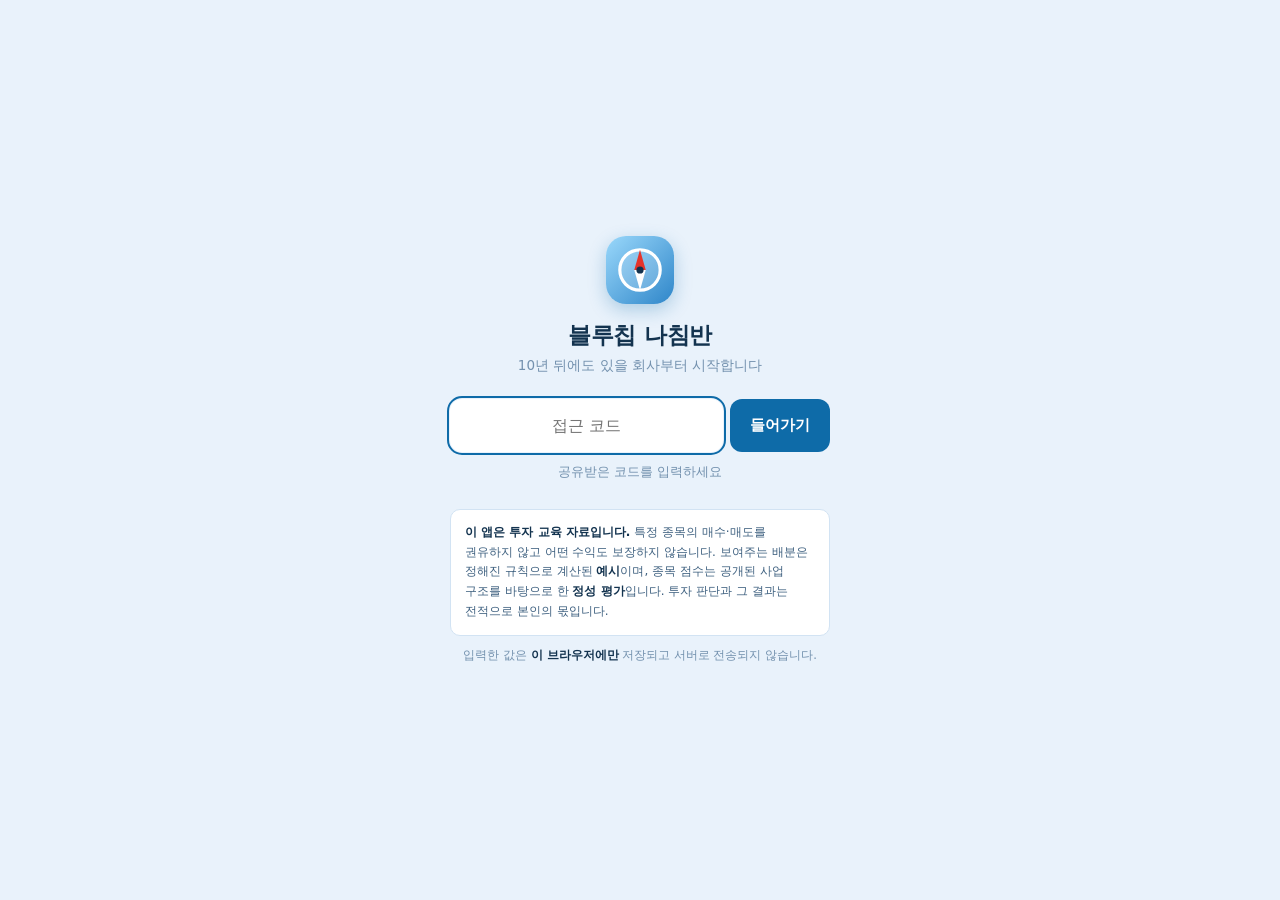
==== commit 81ba9169: "GitHub 를 거치지 않고 앱에서 바로 묻고 바로 답받는 길을 낸다 '이걸 이렇게 받아야 하나, 너무 번거롭다'. 맞는 말이다. 답을 앱으로 끌어오는 건 되고 있었지만, 보낼 때" ====
--- a/index.html
+++ b/index.html
@@ -150,6 +150,8 @@
 <script src="portfolios.js"></script>
 <script src="holdings.js"></script>
 <script src="sim.js"></script>
+<script src="ask-brain.js"></script>
+<script src="ask.js"></script>
 <script src="app.js"></script>
 </body>
 </html>
--- a/app.css
+++ b/app.css
@@ -49,6 +49,18 @@
 }
 
 * { box-sizing: border-box; -webkit-tap-highlight-color: transparent; }
+
+/* 한글은 기본값이면 **글자 단위**로 줄이 바뀐다. 그래서 좁은 화면에서
+   "비중을 줄인 / 다", "1,695만 / 원" 처럼 낱말 한가운데가 끊긴다.
+   읽는 사람은 두 번 읽어야 하고, 무엇보다 지저분하다.
+   keep-all 로 **띄어쓰기에서만** 줄을 바꾼다. 대신 띄어쓰기 없는 긴
+   덩어리(주소 등)가 칸을 뚫고 나갈 수 있으니 anywhere 로 받쳐 둔다.
+   ⚠️ 이건 화면 전체에 걸리는 규칙이다. 칸마다 따로 적지 않는다 —
+      따로 적으면 새로 만든 칸에서 또 빠뜨린다. */
+body {
+  word-break: keep-all;
+  overflow-wrap: anywhere;
+}
 
 /* [hidden]의 display:none은 브라우저 기본 스타일이라, 클래스 선택자가
    display를 지정하면 그쪽이 이긴다. 그러면 "숨겼다고 생각한" 전체화면
@@ -470,9 +482,13 @@
 .tax-t { font-size: 14.5px; font-weight: 800; }
 .tax-d { font-size: 13.5px; color: var(--ink-mid); margin-top: 2px; }
 
-.src { display: flex; gap: 10px; padding: 10px 0; border-bottom: 1px solid var(--line-soft); font-size: 13.5px; }
+/* 원자료 링크. 예전엔 이름과 설명을 한 줄에 나란히 놨는데, 좁은 화면에서
+   이름이 접히면서 화살표(↗)만 다음 줄에 홀로 떨어졌다. 위아래로 쌓으면
+   이름은 늘 온전하고 설명도 제 폭을 쓴다. */
+.src { padding: 10px 0; border-bottom: 1px solid var(--line-soft); font-size: 13.5px; }
 .src:last-child { border-bottom: 0; }
-.src-w { color: var(--ink-dim); font-size: 12.5px; }
+.src a { font-weight: 700; }
+.src-w { display: block; margin-top: 3px; color: var(--ink-dim); font-size: 12.5px; line-height: 1.5; }
 
 /* 용어 — 점선 밑줄 */
 .term {
@@ -488,8 +504,14 @@
      auto-flow 로 두면 몇 개가 되든 한 줄에 고르게 나뉜다. */
   display: grid; grid-auto-flow: column; grid-auto-columns: 1fr;
   max-width: 620px; margin: 0 auto;
-  background: rgba(255,255,255,.94);
-  backdrop-filter: blur(12px); -webkit-backdrop-filter: blur(12px);
+  /* ⚠️ 여기에 backdrop-filter 를 넣지 말 것.
+     예전엔 rgba(255,255,255,.94) + blur(12px) 이었는데, iOS 사파리에서
+     backdrop-filter 가 걸린 position:fixed 요소는 **따로 합성되는 층**이
+     되고, 스크롤이 흐르는 동안 그 층이 직전 위치에 그려진 채로 남는다.
+     그래서 탭바가 화면 한가운데 떠 있고 그 아래로 본문이 비쳐 보인다
+     ("아래 메뉴가 딸려 올라간다"). 불투명하게 칠하면 애초에 흐릴 배경이
+     없으니 이 층 자체가 안 생긴다. 원래도 94% 라 보이는 차이는 거의 없다. */
+  background: #fff;
   border-top: 1px solid var(--line);
   padding-bottom: var(--safe-bottom);
 }
@@ -706,7 +728,14 @@
   background: var(--line-soft); color: var(--ink-dim); border-radius: 5px; padding: 2px 6px;
 }
 .hrow-v { font-size: 12px; font-weight: 800; color: var(--ink-mid); white-space: nowrap; }
-.hrow-nums { display: flex; gap: 14px; font-size: 13px; color: var(--ink-dim); margin-top: 6px; }
+/* 금액은 한 덩어리다. 좁은 화면에서 "1,695만" / "원" 으로 끊기면 읽는 사람이
+   두 번 읽어야 하고, 무엇보다 지저분하다. 칸이 모자라면 **줄을 바꿔서**
+   덩어리를 지킨다 — 덩어리를 쪼개서 칸에 맞추지 않는다. */
+.hrow-nums {
+  display: flex; flex-wrap: wrap; gap: 4px 14px;
+  font-size: 13px; color: var(--ink-dim); margin-top: 6px;
+}
+.hrow-nums > span { white-space: nowrap; }
 .hrow-nums b { font-variant-numeric: tabular-nums; }
 
 /* 현재 비중 막대 위에 목표 비중을 눈금으로 얹는다 — 숫자보다 어긋난 정도가 먼저 보인다. */
@@ -1473,3 +1502,163 @@
 .oldscale { margin: 8px 0 2px; padding: 9px 11px; border-radius: var(--r-s);
             background: var(--bg); border: 1px dashed var(--line);
             font-size: 11.5px; color: var(--ink-mid); line-height: 1.6; }
+
+/* 홈 종목 줄 — 이름 아래에 금액·비중을 한 줄 더 둔다.
+   가로 칸을 늘리면 좁은 화면에서 종목명이 먼저 잘린다. */
+.mini-b { flex: 1; min-width: 0; display: flex; flex-direction: column; gap: 1px; }
+.mini-b .mini-n { flex: none; }
+.mini-s { font-size: 11.5px; color: var(--ink-dim); font-variant-numeric: tabular-nums;
+          overflow: hidden; text-overflow: ellipsis; white-space: nowrap; }
+
+/* ── "내 시드로는 얼마나" ────────────────────────────────────────
+   금액이 나오는 자리다. 숫자만 크게 두면 지시로 읽히므로, 마지막 고지를
+   같은 카드 안에 붙여 둔다 — 따로 떼면 안 읽는다. */
+.fit { padding: 14px 16px; }
+.fit-lead { font-size: 13.5px; color: var(--ink); line-height: 1.65; margin-bottom: 10px;
+            word-break: keep-all; overflow-wrap: anywhere; }
+.fit-row { display: flex; align-items: baseline; justify-content: space-between; gap: 10px;
+           padding: 9px 0; border-top: 1px solid var(--line-soft); font-size: 13.5px; }
+.fit-row:first-of-type { border-top: 0; }
+.fit-row span { color: var(--ink-mid); flex: 1; min-width: 0; }
+.fit-row b { font-size: 15px; color: var(--ink); font-variant-numeric: tabular-nums;
+             white-space: nowrap; }
+.fit-note { font-size: 12px; color: var(--ink-mid); line-height: 1.6; padding-top: 2px;
+            word-break: keep-all; overflow-wrap: anywhere; }
+.fit-warn { margin-top: 12px; padding-top: 10px; border-top: 1px solid var(--line);
+            font-size: 11.5px; color: var(--ink-mid); line-height: 1.65;
+            word-break: keep-all; overflow-wrap: anywhere; }
+
+/* ── 물어보기 ───────────────────────────────────────────────────
+   답이 길다. 읽는 사람은 휴대폰이고 초보자다 — 줄 간격을 넉넉히 주고
+   본문 글자는 13.5px 아래로 내리지 않는다. */
+.ask { padding: 14px 16px; margin-top: 14px; }
+.ask-t { font-size: 15px; font-weight: 800; color: var(--ink); }
+.ask-lead { font-size: 13px; color: var(--ink-mid); line-height: 1.65; margin: 6px 0 10px; }
+.ask textarea {
+  width: 100%; box-sizing: border-box; resize: vertical; min-height: 74px;
+  padding: 11px 12px; border: 1px solid var(--line); border-radius: var(--r-s);
+  background: var(--bg); color: var(--ink); font: inherit; font-size: 14px; line-height: 1.6;
+}
+.ask textarea:focus { outline: none; border-color: var(--accent); background: #fff; }
+.ask textarea::placeholder { color: var(--ink-dim); }
+.ask #asksend { width: 100%; margin-top: 9px; }
+.ask-warn {
+  margin-top: 9px; font-size: 11.5px; color: var(--ink-mid); line-height: 1.6;
+  padding-left: 10px; border-left: 2px solid var(--line);
+}
+.ask-listh {
+  display: flex; align-items: center; justify-content: space-between; gap: 10px;
+  margin-top: 16px; padding-top: 12px; border-top: 1px solid var(--line);
+  font-size: 12.5px; font-weight: 700; color: var(--ink-mid);
+}
+.ask-listh > span { flex: none; }
+/* .quietbtn 은 원래 화면 폭을 다 쓰는 버튼이다. 여기서는 제목 옆에 서야
+   해서 폭과 위 여백만 되돌린다. */
+.ask-listh .quietbtn { width: auto; margin-top: 0; padding: 7px 12px; flex: none; }
+.ask-note { font-size: 12.5px; color: var(--ink-dim); line-height: 1.6; padding: 8px 0; }
+
+.ask-item { border-top: 1px solid var(--line-soft); }
+.ask-item:first-of-type { border-top: 0; }
+.ask-q {
+  display: flex; align-items: center; gap: 10px; width: 100%;
+  padding: 11px 0; background: none; border: 0; text-align: left; cursor: pointer;
+}
+.ask-qt {
+  flex: 1; min-width: 0; font-size: 13.5px; color: var(--ink); line-height: 1.5;
+  overflow: hidden; text-overflow: ellipsis; white-space: nowrap;
+}
+.ask-st {
+  flex: none; font-size: 11px; font-weight: 700; padding: 3px 8px; border-radius: 999px;
+  white-space: nowrap;
+}
+.ask-st.done { background: var(--accent-soft); color: var(--accent-ink); }
+.ask-st.wait { background: var(--line-soft); color: var(--ink-dim); }
+
+.ask-a { padding: 2px 0 14px; }
+.ask-a p { font-size: 13.5px; color: var(--ink); line-height: 1.75; margin: 0 0 9px; }
+.ask-a code { font-size: 12.5px; background: var(--line-soft); padding: 1px 5px; border-radius: 5px; }
+.ask-a a { color: var(--accent-ink); }
+.ask-h { font-size: 13px; font-weight: 800; color: var(--ink); margin: 13px 0 6px; }
+.ask-ul { margin: 0 0 9px; padding-left: 18px; }
+.ask-ul li { font-size: 13.5px; color: var(--ink); line-height: 1.7; margin-bottom: 4px; }
+
+/* 비율로 온 답을 이 기기에서만 금액으로 바꿔 적는 칸.
+   답 본문과 섞이면 AI 가 금액을 말한 것처럼 보인다 — 따로 떼어 놓는다. */
+.ask-amt {
+  margin: 12px 0; padding: 12px 14px; border-radius: var(--r-s);
+  background: var(--accent-soft);
+}
+.ask-amt-h { font-size: 12px; font-weight: 700; color: var(--accent-ink); }
+.ask-amt-v {
+  font-size: 19px; font-weight: 800; color: var(--ink); margin: 3px 0 5px;
+  font-variant-numeric: tabular-nums; letter-spacing: -.4px;
+}
+.ask-amt-n { font-size: 11.5px; color: var(--ink-mid); line-height: 1.6; }
+.ask-foot {
+  margin-top: 10px; padding-top: 9px; border-top: 1px solid var(--line);
+  font-size: 11.5px; color: var(--ink-mid); line-height: 1.6;
+}
+/* 종목 화면에서 넘어왔을 때, 질문에 무엇이 같이 붙는지 보여준다.
+   조사(이/가·을/를)가 필요 없는 라벨 형태로 쓴다 — AMD·3M 처럼 한글이
+   아닌 이름도 있어서 조사를 규칙으로 고를 수 없다. */
+.ask-with {
+  margin: 9px 0 0; padding: 8px 11px; border-radius: var(--r-s);
+  background: var(--accent-soft); color: var(--accent-ink);
+  font-size: 12.5px; font-weight: 700;
+}
+
+/* 보내기를 누르면 무슨 일이 일어나는지 — 영어 화면이 떠서 멈추지 않게 */
+.ask-how {
+  margin-top: 10px; padding: 11px 13px; border-radius: var(--r-s);
+  background: var(--accent-soft);
+}
+.ask-how-h { font-size: 12px; font-weight: 800; color: var(--accent-ink); margin-bottom: 7px; }
+.ask-step { display: flex; gap: 9px; align-items: flex-start; margin-top: 6px; }
+.ask-step > b {
+  flex: none; width: 18px; height: 18px; margin-top: 1px;
+  display: flex; align-items: center; justify-content: center;
+  border-radius: 50%; background: var(--accent); color: #fff;
+  font-size: 11px; font-weight: 800;
+}
+.ask-step > span { font-size: 12.5px; color: var(--ink); line-height: 1.6; }
+.ask-green { color: #1f7a41; }
+
+/* 보낸 직후 — 앱이 알아서 확인하고 있다는 것을 보여준다 */
+.ask-wait {
+  margin-top: 14px; padding: 11px 13px; border-radius: var(--r-s);
+  background: #fff6e6; border: 1px solid #f0dcb8;
+  font-size: 12.5px; color: var(--ink); line-height: 1.6;
+}
+
+/* ── 앱에서 바로 답받기 (회원님 열쇠) ──────────────────────────── */
+.ask-keytoggle {
+  display: block; width: 100%; margin-top: 9px; padding: 9px;
+  font: inherit; font-size: 12px; font-weight: 700; color: var(--accent-ink);
+  background: none; border: 1px dashed var(--line); border-radius: var(--r-s); cursor: pointer;
+}
+.ask-key {
+  margin-top: 9px; padding: 12px 13px; border-radius: var(--r-s);
+  background: var(--bg); border: 1px solid var(--line);
+}
+.ask-key-h { font-size: 13px; font-weight: 800; color: var(--ink); margin-bottom: 6px; }
+.ask-key-b { font-size: 12.5px; color: var(--ink-mid); line-height: 1.65; margin-bottom: 6px; }
+.ask-key input {
+  width: 100%; box-sizing: border-box; margin-top: 4px; padding: 10px 11px;
+  border: 1px solid var(--line); border-radius: var(--r-s);
+  background: #fff; color: var(--ink); font: inherit; font-size: 13px;
+}
+.ask-key-row { display: flex; gap: 8px; margin-top: 8px; }
+.ask-key-row .btn { flex: 1; }
+.ask-key-n { margin-top: 8px; font-size: 12px; color: var(--ink-mid); line-height: 1.6; }
+.ask-key .ask-keytoggle { border-style: solid; color: var(--ink-dim); }
+
+/* 지금 흐르고 있는 답 */
+.ask-run {
+  margin-top: 14px; padding: 12px 13px; border-radius: var(--r-s);
+  background: var(--accent-soft);
+}
+.ask-run.err { background: #fdecea; }
+.ask-run-h { font-size: 13px; font-weight: 800; color: var(--ink); line-height: 1.5; }
+.ask-run-p { margin-top: 5px; font-size: 12.5px; color: var(--accent-ink); font-weight: 700; }
+.ask-run .ask-a { padding-bottom: 0; }
+.ask-run .quietbtn { margin-top: 10px; }
